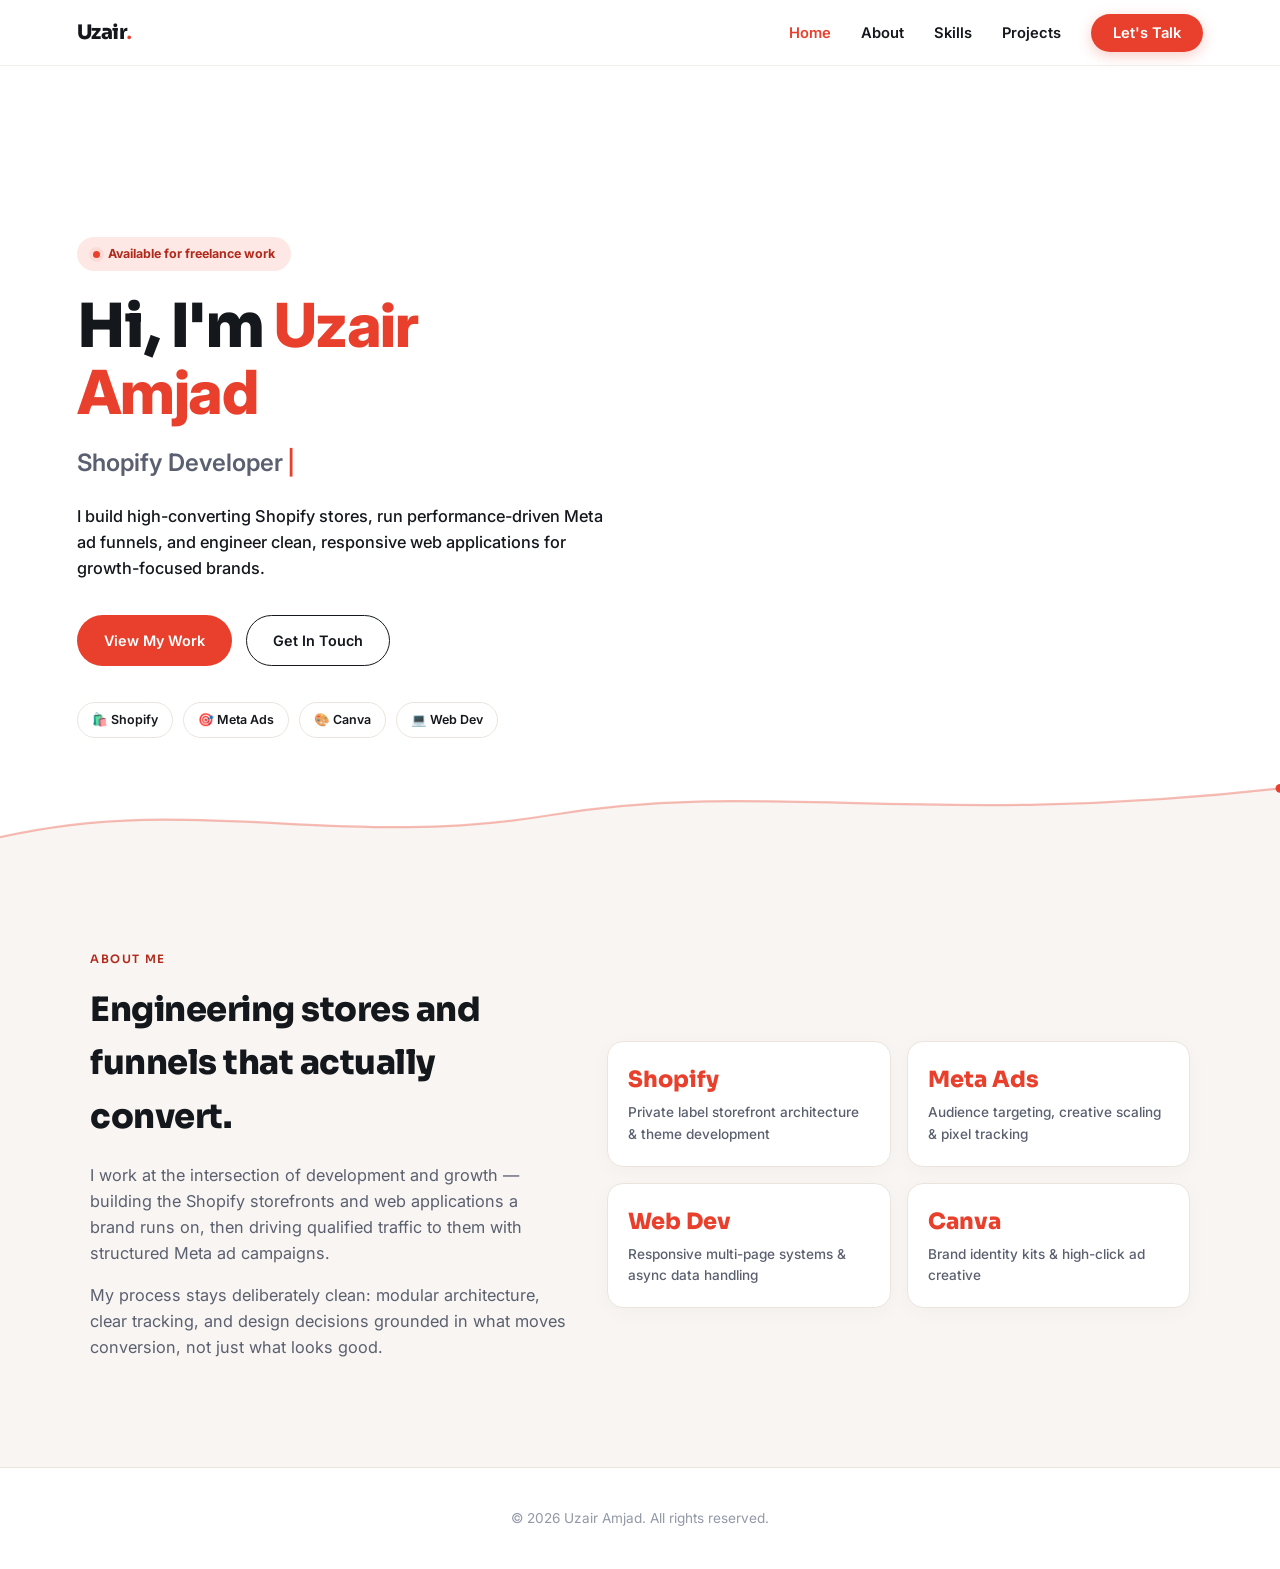
==== index.html @ 0e73b295 "First commit - Portfolio files" ====
<!DOCTYPE html>
<html lang="en">
<head>
<meta charset="UTF-8">
<meta name="viewport" content="width=device-width, initial-scale=1.0">
<title>Uzair Amjad | Shopify, Web & Growth</title>
<meta name="description" content="Uzair Amjad — Shopify development, paid acquisition strategy, and web engineering for growth-focused brands.">
<meta name="theme-color" content="#FFFFFF">
<link rel="icon" href="data:image/svg+xml,%3Csvg xmlns='http://www.w3.org/2000/svg' viewBox='0 0 32 32'%3E%3Crect width='32' height='32' rx='8' fill='%23E8402C'/%3E%3Ctext x='16' y='22' font-family='sans-serif' font-size='16' font-weight='800' fill='white' text-anchor='middle'%3EU%3C/text%3E%3C/svg%3E">
<link rel="preconnect" href="https://fonts.googleapis.com">
<link rel="preconnect" href="https://fonts.gstatic.com" crossorigin>
<link href="https://fonts.googleapis.com/css2?family=Sora:wght@600;700;800&family=Inter:wght@400;500;600;700&display=swap" rel="stylesheet">
<link rel="stylesheet" href="https://unpkg.com/aos@next/dist/aos.css">
<link rel="stylesheet" href="index.css">
</head>
<body>

<!-- Fixed Always-On-Top Header Navigation -->
<header class="navbar">
  <a href="index.html" class="logo">Uzair<span>.</span></a>
  <button class="menu-toggle" aria-label="Toggle navigation" aria-expanded="false" aria-controls="primary-nav" onclick="toggleMenu()">
    <span class="bar"></span><span class="bar"></span><span class="bar"></span>
  </button>
  <nav aria-label="Primary">
    <ul class="nav-links" id="primary-nav">
      <li class="menu-close-item"><button class="menu-close" aria-label="Close navigation" onclick="toggleMenu()">×</button></li>
      <li><a href="index.html" class="active-link">Home</a></li>
      <li><a href="index.html#about">About</a></li>
      <li><a href="skills.html">Skills</a></li>
      <li><a href="projects.html">Projects</a></li>
      <li><a href="contact.html" class="nav-cta">Let's Talk</a></li>
    </ul>
  </nav>
</header>

<main>
  <!-- Hero Section with Background Video & Text Overlay -->
  <section class="hero-reference-layout" id="home">
    
    <!-- Full Background Video Layer -->
    <div class="hero-video-wrapper">
      <video id="intro-video" class="hero-bg-video" src="intro.mp4" poster="profile.jpg" playsinline preload="auto" autoplay muted></video>
      <div class="video-overlay-gradient"></div>
    </div>

    <!-- Text Layer Overlaid on top of Video -->
    <div class="hero-overlay-content" data-aos="fade-up" data-aos-duration="800">
      <div class="eyebrow-badge"><span class="dot"></span> Available for freelance work</div>
      <h1>Hi, I'm <span class="accent-text">Uzair Amjad</span></h1>
      <div class="role-line"><span id="typewriter"></span><span class="cursor">|</span></div>
      <p class="hero-desc">I build high-converting Shopify stores, run performance-driven Meta ad funnels, and engineer clean, responsive web applications for growth-focused brands.</p>
      
      <div class="hero-buttons">
        <a href="projects.html" class="btn btn-primary">View My Work</a>
        <a href="contact.html" class="btn btn-outline">Get In Touch</a>
      </div>
      
      <div class="hero-chip-row">
        <span class="mini-chip">🛍️ Shopify</span>
        <span class="mini-chip">🎯 Meta Ads</span>
        <span class="mini-chip">🎨 Canva</span>
        <span class="mini-chip">💻 Web Dev</span>
      </div>
    </div>

    <!-- Bottom Decorative Divider -->
    <svg class="growth-divider" viewBox="0 0 1440 90" preserveAspectRatio="none" xmlns="http://www.w3.org/2000/svg" aria-hidden="true">
      <path d="M0,70 C 220,20 380,85 620,45 C 860,5 1040,60 1440,15 L1440,90 L0,90 Z" fill="#F8F5F2"></path>
      <path d="M0,70 C 220,20 380,85 620,45 C 860,5 1040,60 1440,15" fill="none" stroke="#E8402C" stroke-width="2.5" opacity="0.35"></path>
      <circle cx="1440" cy="15" r="5" fill="#E8402C"></circle>
    </svg>
  </section>

  <!-- About Section -->
  <section class="section bg-soft" id="about">
    <div class="about-grid">
      <div class="about-copy" data-aos="fade-right" data-aos-duration="800">
        <span class="eyebrow"> About Me</span>
        <h2 style="font-family: var(--font-display); font-size: clamp(1.6rem, 4vw, 2.1rem); font-weight: 800; margin: 12px 0 18px 0; letter-spacing: -0.5px;">Engineering stores and funnels that actually convert.</h2>
        <p>I work at the intersection of development and growth — building the Shopify storefronts and web applications a brand runs on, then driving qualified traffic to them with structured Meta ad campaigns.</p>
        <p>My process stays deliberately clean: modular architecture, clear tracking, and design decisions grounded in what moves conversion, not just what looks good.</p>
      </div>
      <div class="about-highlights" data-aos="fade-left" data-aos-duration="800">
        <div class="highlight-card">
          <div class="num">Shopify</div>
          <div class="label">Private label storefront architecture &amp; theme development</div>
        </div>
        <div class="highlight-card">
          <div class="num">Meta Ads</div>
          <div class="label">Audience targeting, creative scaling &amp; pixel tracking</div>
        </div>
        <div class="highlight-card">
          <div class="num">Web Dev</div>
          <div class="label">Responsive multi-page systems &amp; async data handling</div>
        </div>
        <div class="highlight-card">
          <div class="num">Canva</div>
          <div class="label">Brand identity kits &amp; high-click ad creative</div>
        </div>
      </div>
    </div>
  </section>
</main>

<footer class="footer">
  <p>© 2026 Uzair Amjad. All rights reserved.</p>
</footer>

<script src="https://unpkg.com/aos@next/dist/aos.js"></script>
<script src="script.js"></script>
</body>
</html>
---- index.css ----
:root {
  --bg: #FFFFFF;
  --bg-soft: #F8F5F2;
  --ink: #14171C;
  --ink-soft: #5B6070;
  --ink-faint: #9298A6;
  --accent: #E8402C;
  --accent-deep: #B22A1B;
  --accent-soft: rgba(232, 64, 44, 0.08);
  --gold: #F4A100;
  --border: #EAE4DD;
  --card: #FFFFFF;
  --shadow: 0 20px 45px rgba(20, 23, 28, 0.08);
  --font-display: 'Sora', sans-serif;
  --font-body: 'Inter', sans-serif;
  --z-header: 1000;
  --z-nav-backdrop: 900;
}

* {
  margin: 0;
  padding: 0;
  box-sizing: border-box;
  font-family: var(--font-body);
  scroll-behavior: smooth;
}

html { 
  overflow-x: hidden; 
  width: 100%; 
}

body {
  background: var(--bg);
  color: var(--ink);
  line-height: 1.6;
  overflow-x: hidden;
  width: 100%;
  position: relative;
  -webkit-font-smoothing: antialiased;
}

img, svg { max-width: 100%; display: block; }
a { color: inherit; }
ul { list-style: none; }

a:focus-visible, button:focus-visible, input:focus-visible, textarea:focus-visible {
  outline: 2px solid var(--accent);
  outline-offset: 3px;
  border-radius: 4px;
}

.eyebrow {
  font-family: var(--font-display);
  font-size: 0.72rem;
  font-weight: 600;
  letter-spacing: 1.6px;
  text-transform: uppercase;
  color: var(--accent-deep);
}

/* ---------- Fixed Navigation ---------- */
.navbar {
  position: fixed;
  top: 0;
  left: 0;
  width: 100%;
  z-index: var(--z-header);
  display: flex;
  justify-content: space-between;
  align-items: center;
  padding: 16px 6%;
  background: rgba(255, 255, 255, 0.85);
  backdrop-filter: blur(16px);
  -webkit-backdrop-filter: blur(16px);
  border-bottom: 1px solid rgba(234, 228, 221, 0.6);
  transition: all 0.3s ease;
}

.logo {
  font-family: var(--font-display);
  font-weight: 800;
  font-size: 1.25rem;
  text-decoration: none;
  color: var(--ink);
  letter-spacing: -0.5px;
}

.logo span { color: var(--accent); }

.nav-links {
  display: flex;
  align-items: center;
  gap: 30px;
}

.menu-close-item { display: none; }

.nav-links a {
  text-decoration: none;
  font-weight: 600;
  font-size: 0.92rem;
  color: var(--ink);
  transition: color 0.2s ease;
}

.nav-links a:hover, .nav-links a.active-link { color: var(--accent); }

.nav-cta {
  background: var(--accent);
  color: #fff !important;
  padding: 10px 22px;
  border-radius: 100px;
  font-weight: 600;
  font-size: 0.85rem;
  transition: all 0.2s ease;
  box-shadow: 0 4px 14px rgba(232, 64, 44, 0.25);
}

.nav-cta:hover { 
  background: var(--accent-deep); 
  transform: translateY(-2px); 
}

.menu-toggle, .menu-close { 
  display: none; 
  background: none; 
  border: none; 
  cursor: pointer; 
  padding: 8px; 
}

.menu-toggle .bar { 
  display: block; 
  width: 22px; 
  height: 2px; 
  margin: 5px auto; 
  background: var(--ink); 
  transition: all 0.3s ease; 
}

.menu-toggle[aria-expanded="true"] .bar:nth-child(1) { transform: translateY(7px) rotate(45deg); }
.menu-toggle[aria-expanded="true"] .bar:nth-child(2) { opacity: 0; }
.menu-toggle[aria-expanded="true"] .bar:nth-child(3) { transform: translateY(-7px) rotate(-45deg); }

.nav-backdrop {
  display: none;
  position: fixed;
  inset: 0;
  background: rgba(20, 23, 28, 0.35);
  backdrop-filter: blur(4px);
  -webkit-backdrop-filter: blur(4px);
  z-index: var(--z-nav-backdrop);
  opacity: 0;
  pointer-events: none;
  transition: opacity 0.3s ease;
}

.nav-backdrop.active { opacity: 1; pointer-events: auto; }

/* ---------- Hero Section (Desktop Default) ---------- */
.hero-reference-layout {
  position: relative;
  min-height: 95vh;
  padding-top: 120px;
  display: flex;
  align-items: center;
  overflow: hidden;
}

.hero-video-wrapper {
  position: absolute;
  inset: 0;
  width: 100%;
  height: 100%;
  z-index: 1;
}

.hero-bg-video {
  width: 100%;
  height: 100%;
  object-fit: cover;
  object-position: center 20%;
}

.video-overlay-gradient {
  position: absolute;
  inset: 0;
  background: linear-gradient(
    90deg, 
    rgba(255, 255, 255, 0.85) 0%, 
    rgba(255, 255, 255, 0.45) 45%, 
    rgba(255, 255, 255, 0.05) 100%
  );
  pointer-events: none;
}

.hero-overlay-content {
  position: relative;
  z-index: 2;
  padding: 40px 6%;
  max-width: 680px;
}

.hero-overlay-content .eyebrow-badge {
  display: inline-flex;
  align-items: center;
  gap: 8px;
  background: rgba(232, 64, 44, 0.12);
  color: var(--accent-deep);
  padding: 7px 16px;
  border-radius: 100px;
  font-size: 0.78rem;
  font-weight: 700;
  margin-bottom: 22px;
  backdrop-filter: blur(6px);
}

.eyebrow-badge .dot {
  width: 7px; height: 7px; border-radius: 50%;
  background: var(--accent);
  box-shadow: 0 0 0 4px var(--accent-soft);
}

.hero-overlay-content h1 {
  font-family: var(--font-display);
  font-size: clamp(2.4rem, 5.5vw, 3.8rem);
  font-weight: 800;
  line-height: 1.08;
  letter-spacing: -1.5px;
  margin-bottom: 18px;
  color: var(--ink);
}

.hero-overlay-content h1 .accent-text { color: var(--accent); }

.role-line {
  font-family: var(--font-display);
  font-size: clamp(1.1rem, 3vw, 1.5rem);
  font-weight: 600;
  color: var(--ink-soft);
  margin-bottom: 20px;
  min-height: 1.6em;
  display: flex;
  align-items: center;
  gap: 4px;
}

.role-line .cursor { color: var(--accent); animation: blink 1s step-start infinite; }
@keyframes blink { 50% { opacity: 0; } }

.hero-desc {
  color: var(--ink);
  font-size: 1.02rem;
  font-weight: 500;
  max-width: 540px;
  margin-bottom: 34px;
}

.hero-buttons { display: flex; gap: 14px; flex-wrap: wrap; margin-bottom: 36px; }

.btn {
  padding: 13px 26px;
  border-radius: 100px;
  text-decoration: none;
  font-weight: 600;
  font-size: 0.9rem;
  transition: all 0.2s cubic-bezier(0.16, 1, 0.3, 1);
  display: inline-flex;
  align-items: center;
  gap: 8px;
  border: 1px solid transparent;
}

.btn-primary { background: var(--accent); color: #fff; }
.btn-primary:hover { background: var(--accent-deep); transform: translateY(-2px); box-shadow: 0 14px 28px rgba(232, 64, 44, 0.25); }
.btn-outline { border-color: var(--ink); color: var(--ink); background: rgba(255, 255, 255, 0.85); backdrop-filter: blur(4px); }
.btn-outline:hover { background: var(--ink); color: #fff; transform: translateY(-2px); }

.hero-chip-row { display: flex; gap: 10px; flex-wrap: wrap; }

.mini-chip {
  display: inline-flex; align-items: center; gap: 6px;
  background: rgba(255, 255, 255, 0.85); border: 1px solid var(--border);
  padding: 7px 14px; border-radius: 100px;
  font-size: 0.78rem; font-weight: 600; color: var(--ink);
  backdrop-filter: blur(4px);
}

.growth-divider { 
  position: absolute;
  bottom: 0;
  left: 0;
  z-index: 3;
  display: block; 
  width: 100%; 
  height: auto; 
}

/* ---------- Shared Sections ---------- */
.section { padding: 90px 6%; }
.bg-soft { background: var(--bg-soft); }

/* ---------- About Section ---------- */
.about-grid {
  display: grid;
  grid-template-columns: 1fr;
  gap: 40px;
  max-width: 1100px;
  margin: 0 auto;
  align-items: center;
}

.about-copy p { color: var(--ink-soft); margin-bottom: 16px; font-size: 1.02rem; }

.about-highlights {
  display: grid;
  grid-template-columns: repeat(2, 1fr);
  gap: 16px;
  margin-top: 28px;
}

.highlight-card {
  background: var(--card);
  border: 1px solid var(--border);
  border-radius: 16px;
  padding: 20px;
  box-shadow: 0 4px 20px rgba(20, 23, 28, 0.03);
}

.highlight-card .num { font-family: var(--font-display); font-weight: 800; color: var(--accent); font-size: 1.4rem; }
.highlight-card .label { color: var(--ink-soft); font-size: 0.85rem; margin-top: 4px; font-weight: 500; }

/* ---------- Footer ---------- */
.footer {
  text-align: center;
  padding: 40px 20px;
  color: var(--ink-faint);
  font-size: 0.85rem;
  border-top: 1px solid var(--border);
  background: var(--bg);
}

/* ======================================================
   SUBPAGE BASE STYLES (Projects, Skills, Contact)
   ====================================================== */

.subpage-hero {
  padding-top: 130px;
  padding-bottom: 80px;
  min-height: calc(100vh - 120px);
}

.section-head {
  text-align: center;
  max-width: 680px;
  margin: 0 auto 50px auto;
}

.section-head h2 {
  font-family: var(--font-display);
  font-size: clamp(2rem, 5vw, 2.8rem);
  font-weight: 800;
  letter-spacing: -1px;
  margin: 8px 0 12px 0;
  color: var(--ink);
}

.section-head p {
  color: var(--ink-soft);
  font-size: 1.02rem;
}

/* Projects Grid */
.projects-grid {
  display: grid;
  grid-template-columns: repeat(auto-fit, minmax(280px, 1fr));
  gap: 24px;
  max-width: 1200px;
  margin: 0 auto;
}

.project-card {
  background: var(--card);
  border: 1px solid var(--border);
  border-radius: 20px;
  overflow: hidden;
  transition: transform 0.3s ease, box-shadow 0.3s ease;
  box-shadow: 0 10px 30px rgba(20, 23, 28, 0.04);
}

.project-card:hover {
  transform: translateY(-6px);
  box-shadow: var(--shadow);
  border-color: rgba(232, 64, 44, 0.3);
}

.project-thumb {
  height: 160px;
  display: flex;
  align-items: center;
  justify-content: center;
  font-size: 3rem;
  background: var(--bg-soft);
  border-bottom: 1px solid var(--border);
}

.thumb-1 { background: linear-gradient(135deg, #FFF0EE 0%, #F8F5F2 100%); }
.thumb-2 { background: linear-gradient(135deg, #FFF6E5 0%, #F8F5F2 100%); }
.thumb-3 { background: linear-gradient(135deg, #EBF3FF 0%, #F8F5F2 100%); }
.thumb-4 { background: linear-gradient(135deg, #F3E9FF 0%, #F8F5F2 100%); }

.project-body { padding: 24px; }

.tag-label {
  display: inline-block;
  font-family: var(--font-display);
  font-size: 0.72rem;
  font-weight: 700;
  text-transform: uppercase;
  letter-spacing: 1px;
  color: var(--accent);
  margin-bottom: 8px;
}

.project-body h3 {
  font-family: var(--font-display);
  font-size: 1.25rem;
  font-weight: 700;
  margin-bottom: 10px;
  color: var(--ink);
}

.project-body p {
  color: var(--ink-soft);
  font-size: 0.92rem;
  line-height: 1.55;
}

/* Skills Grid */
.skills-grid {
  display: grid;
  grid-template-columns: repeat(auto-fit, minmax(300px, 1fr));
  gap: 28px;
  max-width: 1100px;
  margin: 0 auto;
}

.skill-card {
  background: var(--card);
  border: 1px solid var(--border);
  border-radius: 20px;
  padding: 32px 28px;
  box-shadow: 0 10px 30px rgba(20, 23, 28, 0.03);
  transition: transform 0.3s ease, border-color 0.3s ease;
}

.skill-card:hover {
  transform: translateY(-4px);
  border-color: var(--accent);
}

.skill-icon {
  width: 52px;
  height: 52px;
  border-radius: 14px;
  display: flex;
  align-items: center;
  justify-content: center;
  font-size: 1.6rem;
  margin-bottom: 20px;
}

.skill-icon.ink { background: rgba(20, 23, 28, 0.06); }
.skill-icon.red { background: var(--accent-soft); }
.skill-icon.gold { background: rgba(244, 161, 0, 0.12); }

.skill-card h3 {
  font-family: var(--font-display);
  font-size: 1.3rem;
  font-weight: 700;
  margin-bottom: 10px;
  color: var(--ink);
}

.skill-card p {
  color: var(--ink-soft);
  font-size: 0.94rem;
  margin-bottom: 22px;
}

.tag-row {
  display: flex;
  flex-wrap: wrap;
  gap: 8px;
}

.tag {
  background: var(--bg-soft);
  border: 1px solid var(--border);
  padding: 6px 12px;
  border-radius: 100px;
  font-size: 0.78rem;
  font-weight: 600;
  color: var(--ink);
}

/* Contact Form */
.contact-section {
  display: flex;
  justify-content: center;
  align-items: center;
}

.contact-card {
  width: 100%;
  max-width: 620px;
  background: var(--card);
  border: 1px solid var(--border);
  border-radius: 24px;
  padding: 40px;
  box-shadow: var(--shadow);
}

.contact-card h2 {
  font-family: var(--font-display);
  font-size: 2rem;
  font-weight: 800;
  letter-spacing: -0.5px;
  margin-bottom: 8px;
  color: var(--ink);
}

.contact-card p {
  color: var(--ink-soft);
  font-size: 0.95rem;
  margin-bottom: 28px;
}

.contact-form {
  display: flex;
  flex-direction: column;
  gap: 20px;
}

.form-label {
  display: block;
  font-size: 0.82rem;
  font-weight: 600;
  color: var(--ink);
  margin-bottom: 6px;
}

.form-input {
  width: 100%;
  padding: 13px 16px;
  border-radius: 12px;
  border: 1px solid var(--border);
  background: var(--bg-soft);
  color: var(--ink);
  font-size: 0.95rem;
  transition: all 0.2s ease;
}

.form-input:focus {
  outline: none;
  border-color: var(--accent);
  background: #FFFFFF;
  box-shadow: 0 0 0 4px var(--accent-soft);
}

.form-select {
  appearance: none;
  background-image: url("data:image/svg+xml,%3Csvg xmlns='http://www.w3.org/2000/svg' width='16' height='16' viewBox='0 0 24 24' fill='none' stroke='%235B6070' stroke-width='2' stroke-linecap='round' stroke-linejoin='round'%3E%3Cpath d='m6 9 6 6 6-6'/%3E%3C/svg%3E");
  background-repeat: no-repeat;
  background-position: right 16px center;
}

.hidden-honeypot { display: none !important; }

.submit-btn {
  width: 100%;
  padding: 14px;
  border-radius: 100px;
  border: none;
  background: var(--accent);
  color: #FFFFFF;
  font-weight: 700;
  font-size: 0.95rem;
  cursor: pointer;
  transition: all 0.2s ease;
  box-shadow: 0 4px 14px rgba(232, 64, 44, 0.25);
  margin-top: 10px;
}

.submit-btn:hover {
  background: var(--accent-deep);
  transform: translateY(-2px);
}

/* ======================================================
   RESPONSIVE DESIGN (Desktop & Mobile Refinements)
   ====================================================== */

@media (min-width: 900px) {
  .about-grid { grid-template-columns: 0.9fr 1.1fr; }
}

@media (max-width: 768px) {
  /* Navigation Menu Mobile */
  .menu-toggle { display: block; }
  .menu-close-item { display: block; }
  
  .menu-close {
    display: block; 
    position: absolute; 
    top: 18px; 
    right: 5%;
    font-size: 1.8rem; 
    color: var(--ink);
    background: none; 
    border: none; 
    cursor: pointer;
  }

  .nav-links {
    position: fixed; 
    top: 0; 
    right: -100%;
    width: 82%; 
    max-width: 320px; 
    height: 100vh;
    background: #FFFFFF;
    border-left: 1px solid var(--border);
    padding: 80px 30px;
    flex-direction: column; 
    align-items: flex-start; 
    gap: 26px;
    transition: right 0.4s cubic-bezier(0.16, 1, 0.3, 1);
    z-index: var(--z-header);
    box-shadow: -10px 0 40px rgba(20,23,28,0.08);
  }

  .nav-links.active { right: 0; }
  .nav-backdrop { display: block; }

  /* Mobile Hero: Low-Opacity Gradient + Bottom Alignment */
  .hero-reference-layout { 
    min-height: 100vh; 
    padding-top: 80px;
    display: flex;
    align-items: flex-end; /* Pushes content down vertically */
    padding-bottom: 40px;
  }

  .video-overlay-gradient {
    /* Low top opacity keeps face fully visible, subtle bottom rise supports text */
    background: linear-gradient(
      180deg, 
      rgba(255, 255, 255, 0.15) 0%,   
      rgba(255, 255, 255, 0.65) 50%,  
      rgba(255, 255, 255, 0.95) 100%  
    );
  }

  .hero-overlay-content {
    padding: 10px 5%;
    margin-top: auto; /* Sit down vertically */
  }

  .hero-overlay-content h1 {
    font-size: clamp(1.9rem, 7vw, 2.4rem);
    letter-spacing: -0.8px;
    margin-bottom: 12px;
  }

  .hero-desc {
    font-size: 0.9rem;
    margin-bottom: 20px;
  }

  .hero-buttons {
    flex-direction: column;
    gap: 10px;
    width: 100%;
  }

  .btn {
    width: 100%;
    justify-content: center;
  }

  .section { padding: 50px 5%; }

  /* Subpages Mobile Headers */
  .subpage-hero {
    padding-top: 100px;
    padding-bottom: 50px;
  }

  .section-head {
    margin-bottom: 32px;
    text-align: left;
    padding: 0 4px;
  }

  .section-head h2 {
    font-size: 2.1rem;
    line-height: 1.15;
  }

  .section-head p { font-size: 0.95rem; }

  /* Grid Layouts for Mobile */
  .projects-grid, .skills-grid {
    grid-template-columns: 1fr;
    gap: 18px;
  }

  .about-highlights {
    grid-template-columns: 1fr;
    gap: 12px;
  }

  .project-card, .skill-card {
    border-radius: 16px;
    box-shadow: 0 4px 20px rgba(20, 23, 28, 0.05);
  }

  .project-thumb { height: 130px; font-size: 2.5rem; }
  .project-body { padding: 18px 20px; }

  .skill-card { padding: 22px 20px; }

  .skill-icon {
    width: 44px;
    height: 44px;
    font-size: 1.3rem;
    margin-bottom: 14px;
    border-radius: 12px;
  }

  /* Mobile Form Controls */
  .contact-card {
    padding: 26px 20px;
    border-radius: 18px;
    box-shadow: 0 6px 24px rgba(20, 23, 28, 0.06);
  }

  .contact-card h2 { font-size: 1.65rem; }

  .form-input {
    padding: 14px;
    font-size: 16px; /* Prevents auto-zoom in Safari iOS */
    border-radius: 10px;
  }

  .submit-btn {
    padding: 15px;
    font-size: 1rem;
    border-radius: 12px;
  }
}
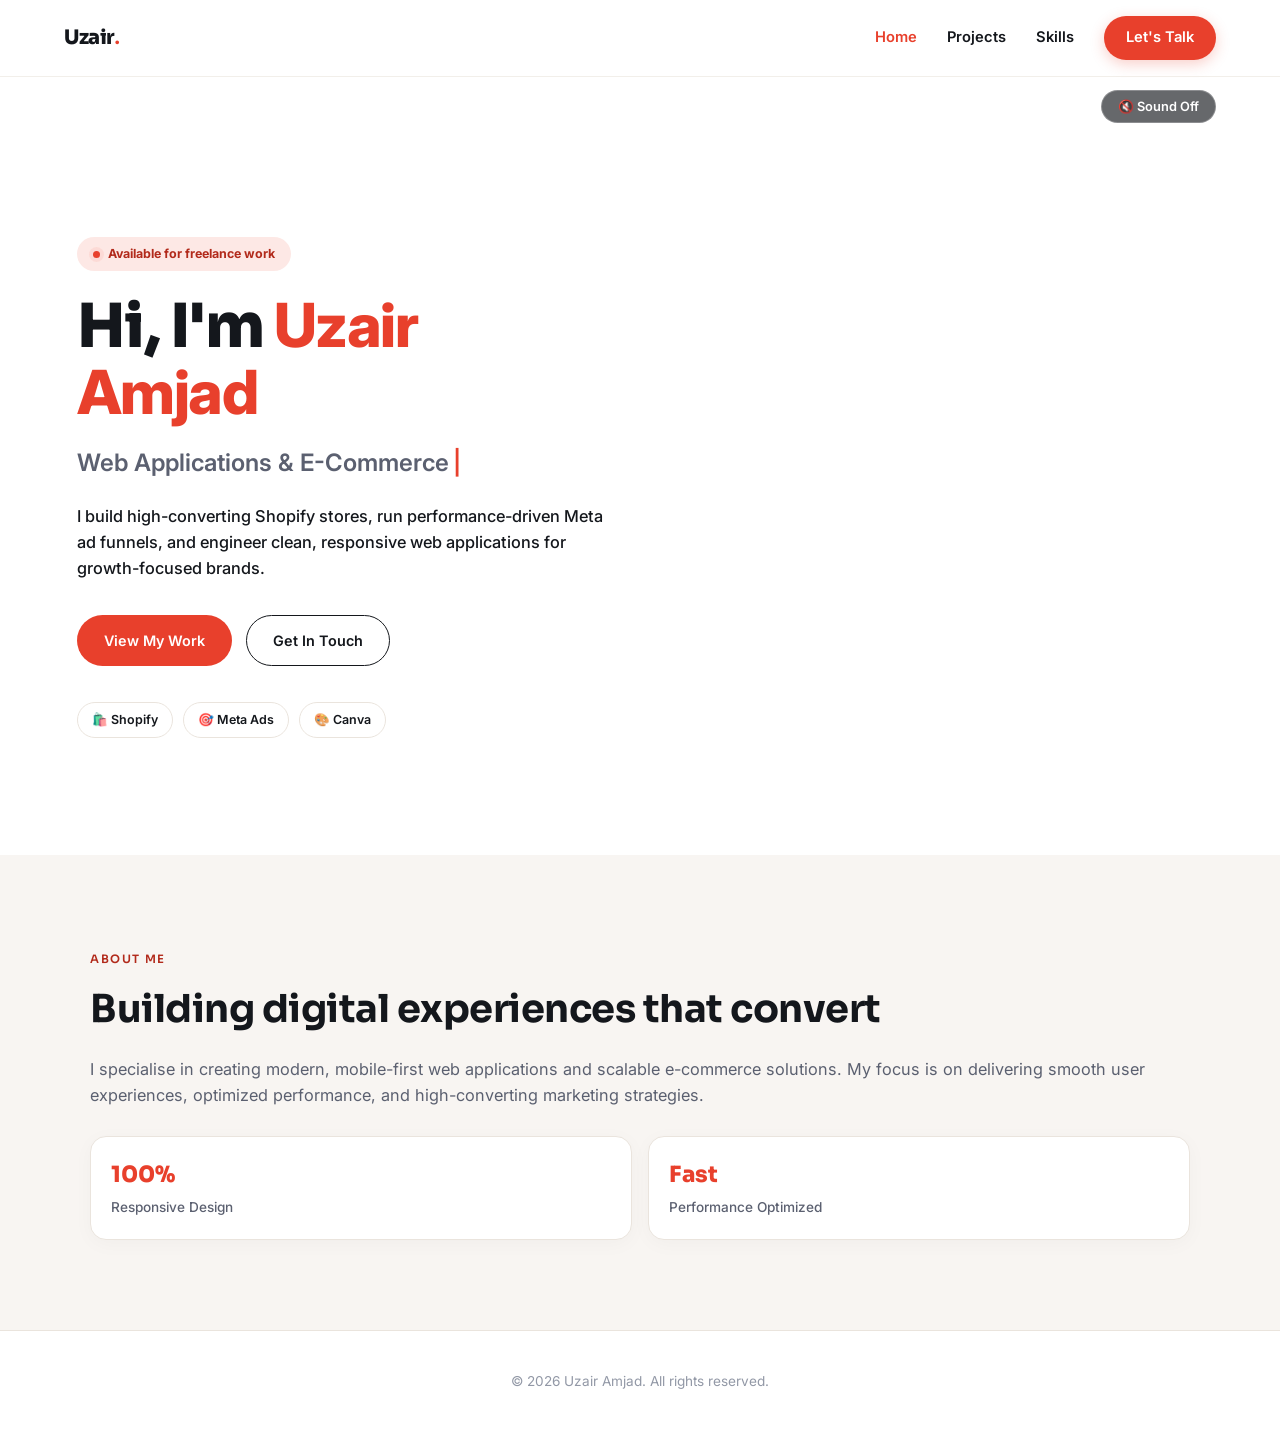
==== commit 25ec7015: "Enhance responsive layouts for projects, skills, and contact pages" ====
--- a/index.html
+++ b/index.html
@@ -1,112 +1,158 @@
 <!DOCTYPE html>
 <html lang="en">
 <head>
-<meta charset="UTF-8">
-<meta name="viewport" content="width=device-width, initial-scale=1.0">
-<title>Uzair Amjad | Shopify, Web & Growth</title>
-<meta name="description" content="Uzair Amjad — Shopify development, paid acquisition strategy, and web engineering for growth-focused brands.">
-<meta name="theme-color" content="#FFFFFF">
-<link rel="icon" href="data:image/svg+xml,%3Csvg xmlns='http://www.w3.org/2000/svg' viewBox='0 0 32 32'%3E%3Crect width='32' height='32' rx='8' fill='%23E8402C'/%3E%3Ctext x='16' y='22' font-family='sans-serif' font-size='16' font-weight='800' fill='white' text-anchor='middle'%3EU%3C/text%3E%3C/svg%3E">
-<link rel="preconnect" href="https://fonts.googleapis.com">
-<link rel="preconnect" href="https://fonts.gstatic.com" crossorigin>
-<link href="https://fonts.googleapis.com/css2?family=Sora:wght@600;700;800&family=Inter:wght@400;500;600;700&display=swap" rel="stylesheet">
-<link rel="stylesheet" href="https://unpkg.com/aos@next/dist/aos.css">
-<link rel="stylesheet" href="index.css">
+  <meta charset="UTF-8" />
+  <meta name="viewport" content="width=device-width, initial-scale=1.0" />
+  <title>Uzair Amjad | Portfolio</title>
+  <link rel="stylesheet" href="index.css" />
+  <!-- Sora & Inter Fonts -->
+  <link rel="preconnect" href="https://fonts.googleapis.com">
+  <link rel="preconnect" href="https://fonts.gstatic.com" crossorigin>
+  <link href="https://fonts.googleapis.com/css2?family=Inter:wght@400;500;600;700&family=Sora:wght@600;700;800&display=swap" rel="stylesheet">
 </head>
 <body>
 
-<!-- Fixed Always-On-Top Header Navigation -->
-<header class="navbar">
-  <a href="index.html" class="logo">Uzair<span>.</span></a>
-  <button class="menu-toggle" aria-label="Toggle navigation" aria-expanded="false" aria-controls="primary-nav" onclick="toggleMenu()">
-    <span class="bar"></span><span class="bar"></span><span class="bar"></span>
-  </button>
-  <nav aria-label="Primary">
-    <ul class="nav-links" id="primary-nav">
-      <li class="menu-close-item"><button class="menu-close" aria-label="Close navigation" onclick="toggleMenu()">×</button></li>
-      <li><a href="index.html" class="active-link">Home</a></li>
-      <li><a href="index.html#about">About</a></li>
-      <li><a href="skills.html">Skills</a></li>
-      <li><a href="projects.html">Projects</a></li>
-      <li><a href="contact.html" class="nav-cta">Let's Talk</a></li>
-    </ul>
-  </nav>
-</header>
+  <!-- Navigation Backdrop -->
+  <div class="nav-backdrop" id="navBackdrop"></div>
 
-<main>
-  <!-- Hero Section with Background Video & Text Overlay -->
-  <section class="hero-reference-layout" id="home">
-    
-    <!-- Full Background Video Layer -->
+  <!-- Header / Navbar -->
+  <header class="navbar">
+    <a href="index.html" class="logo">Uzair<span>.</span></a>
+
+    <button class="menu-toggle" id="menuToggle" aria-label="Toggle navigation" aria-expanded="false">
+      <span class="bar"></span>
+      <span class="bar"></span>
+      <span class="bar"></span>
+    </button>
+
+    <nav class="nav-links" id="navLinks">
+      <button class="menu-close" id="menuClose" aria-label="Close navigation">&times;</button>
+      <a href="index.html" class="active-link">Home</a>
+      <a href="projects.html">Projects</a>
+      <a href="skills.html">Skills</a>
+      <a href="contact.html" class="nav-cta">Let's Talk</a>
+    </nav>
+  </header>
+
+  <!-- Hero Section -->
+  <section class="hero-reference-layout">
     <div class="hero-video-wrapper">
-      <video id="intro-video" class="hero-bg-video" src="intro.mp4" poster="profile.jpg" playsinline preload="auto" autoplay muted></video>
+      <video 
+        id="heroVideo"
+        class="hero-bg-video" 
+        autoplay 
+        loop 
+        muted 
+        playsinline 
+        webkit-playsinline 
+        preload="auto"
+      >
+        <source src="intro.mp4" type="video/mp4" />
+      </video>
+      
+      <!-- Audio Control Button -->
+      <button id="soundToggle" class="sound-toggle-btn" aria-label="Toggle Sound">
+        🔇 Sound Off
+      </button>
+
       <div class="video-overlay-gradient"></div>
     </div>
 
-    <!-- Text Layer Overlaid on top of Video -->
-    <div class="hero-overlay-content" data-aos="fade-up" data-aos-duration="800">
-      <div class="eyebrow-badge"><span class="dot"></span> Available for freelance work</div>
+    <div class="hero-overlay-content">
+      <div class="eyebrow-badge">
+        <span class="dot"></span>
+        Available for freelance work
+      </div>
+      
       <h1>Hi, I'm <span class="accent-text">Uzair Amjad</span></h1>
-      <div class="role-line"><span id="typewriter"></span><span class="cursor">|</span></div>
-      <p class="hero-desc">I build high-converting Shopify stores, run performance-driven Meta ad funnels, and engineer clean, responsive web applications for growth-focused brands.</p>
       
+      <div class="role-line">
+        <span id="typedRole">Web Applications & E-Commerce</span>
+        <span class="cursor">|</span>
+      </div>
+
+      <p class="hero-desc">
+        I build high-converting Shopify stores, run performance-driven Meta ad funnels, and engineer clean, responsive web applications for growth-focused brands.
+      </p>
+
       <div class="hero-buttons">
         <a href="projects.html" class="btn btn-primary">View My Work</a>
         <a href="contact.html" class="btn btn-outline">Get In Touch</a>
       </div>
-      
+
       <div class="hero-chip-row">
         <span class="mini-chip">🛍️ Shopify</span>
         <span class="mini-chip">🎯 Meta Ads</span>
         <span class="mini-chip">🎨 Canva</span>
-        <span class="mini-chip">💻 Web Dev</span>
       </div>
     </div>
-
-    <!-- Bottom Decorative Divider -->
-    <svg class="growth-divider" viewBox="0 0 1440 90" preserveAspectRatio="none" xmlns="http://www.w3.org/2000/svg" aria-hidden="true">
-      <path d="M0,70 C 220,20 380,85 620,45 C 860,5 1040,60 1440,15 L1440,90 L0,90 Z" fill="#F8F5F2"></path>
-      <path d="M0,70 C 220,20 380,85 620,45 C 860,5 1040,60 1440,15" fill="none" stroke="#E8402C" stroke-width="2.5" opacity="0.35"></path>
-      <circle cx="1440" cy="15" r="5" fill="#E8402C"></circle>
-    </svg>
   </section>
 
-  <!-- About Section -->
-  <section class="section bg-soft" id="about">
+  <!-- About / Highlights Section -->
+  <section class="section bg-soft">
     <div class="about-grid">
-      <div class="about-copy" data-aos="fade-right" data-aos-duration="800">
-        <span class="eyebrow"> About Me</span>
-        <h2 style="font-family: var(--font-display); font-size: clamp(1.6rem, 4vw, 2.1rem); font-weight: 800; margin: 12px 0 18px 0; letter-spacing: -0.5px;">Engineering stores and funnels that actually convert.</h2>
-        <p>I work at the intersection of development and growth — building the Shopify storefronts and web applications a brand runs on, then driving qualified traffic to them with structured Meta ad campaigns.</p>
-        <p>My process stays deliberately clean: modular architecture, clear tracking, and design decisions grounded in what moves conversion, not just what looks good.</p>
-      </div>
-      <div class="about-highlights" data-aos="fade-left" data-aos-duration="800">
-        <div class="highlight-card">
-          <div class="num">Shopify</div>
-          <div class="label">Private label storefront architecture &amp; theme development</div>
-        </div>
-        <div class="highlight-card">
-          <div class="num">Meta Ads</div>
-          <div class="label">Audience targeting, creative scaling &amp; pixel tracking</div>
-        </div>
-        <div class="highlight-card">
-          <div class="num">Web Dev</div>
-          <div class="label">Responsive multi-page systems &amp; async data handling</div>
-        </div>
-        <div class="highlight-card">
-          <div class="num">Canva</div>
-          <div class="label">Brand identity kits &amp; high-click ad creative</div>
+      <div class="about-copy">
+        <span class="eyebrow">ABOUT ME</span>
+        <h2>Building digital experiences that convert</h2>
+        <p>
+          I specialise in creating modern, mobile-first web applications and scalable e-commerce solutions. My focus is on delivering smooth user experiences, optimized performance, and high-converting marketing strategies.
+        </p>
+        <div class="about-highlights">
+          <div class="highlight-card">
+            <div class="num">100%</div>
+            <div class="label">Responsive Design</div>
+          </div>
+          <div class="highlight-card">
+            <div class="num">Fast</div>
+            <div class="label">Performance Optimized</div>
+          </div>
         </div>
       </div>
     </div>
   </section>
-</main>
 
-<footer class="footer">
-  <p>© 2026 Uzair Amjad. All rights reserved.</p>
-</footer>
+  <!-- Footer -->
+  <footer class="footer">
+    <p>&copy; 2026 Uzair Amjad. All rights reserved.</p>
+  </footer>
 
-<script src="https://unpkg.com/aos@next/dist/aos.js"></script>
-<script src="script.js"></script>
+  <!-- Scripts -->
+  <script>
+    // Navigation Toggle Logic
+    const menuToggle = document.getElementById('menuToggle');
+    const menuClose = document.getElementById('menuClose');
+    const navLinks = document.getElementById('navLinks');
+    const navBackdrop = document.getElementById('navBackdrop');
+
+    function openMenu() {
+      navLinks.classList.add('active');
+      navBackdrop.classList.add('active');
+      menuToggle.setAttribute('aria-expanded', 'true');
+    }
+
+    function closeMenu() {
+      navLinks.classList.remove('active');
+      navBackdrop.classList.remove('active');
+      menuToggle.setAttribute('aria-expanded', 'false');
+    }
+
+    menuToggle.addEventListener('click', openMenu);
+    menuClose.addEventListener('click', closeMenu);
+    navBackdrop.addEventListener('click', closeMenu);
+
+    // Audio Unmute Toggle Logic
+    const heroVideo = document.getElementById('heroVideo');
+    const soundToggle = document.getElementById('soundToggle');
+
+    soundToggle.addEventListener('click', () => {
+      if (heroVideo.muted) {
+        heroVideo.muted = false;
+        soundToggle.innerHTML = "🔊 Sound On";
+      } else {
+        heroVideo.muted = true;
+        soundToggle.innerHTML = "🔇 Sound Off";
+      }
+    });
+  </script>
 </body>
 </html>
--- a/index.css
+++ b/index.css
@@ -44,7 +44,7 @@
 a { color: inherit; }
 ul { list-style: none; }
 
-a:focus-visible, button:focus-visible, input:focus-visible, textarea:focus-visible {
+a:focus-visible, button:focus-visible, input:focus-visible, textarea:focus-visible, select:focus-visible {
   outline: 2px solid var(--accent);
   outline-offset: 3px;
   border-radius: 4px;
@@ -69,12 +69,11 @@
   display: flex;
   justify-content: space-between;
   align-items: center;
-  padding: 16px 6%;
+  padding: 16px 5%;
   background: rgba(255, 255, 255, 0.85);
   backdrop-filter: blur(16px);
   -webkit-backdrop-filter: blur(16px);
   border-bottom: 1px solid rgba(234, 228, 221, 0.6);
-  transition: all 0.3s ease;
 }
 
 .logo {
@@ -93,8 +92,6 @@
   align-items: center;
   gap: 30px;
 }
-
-.menu-close-item { display: none; }
 
 .nav-links a {
   text-decoration: none;
@@ -122,12 +119,13 @@
   transform: translateY(-2px); 
 }
 
-.menu-toggle, .menu-close { 
+.menu-toggle { 
   display: none; 
   background: none; 
   border: none; 
   cursor: pointer; 
-  padding: 8px; 
+  padding: 8px;
+  margin-left: auto;
 }
 
 .menu-toggle .bar { 
@@ -139,9 +137,12 @@
   transition: all 0.3s ease; 
 }
 
-.menu-toggle[aria-expanded="true"] .bar:nth-child(1) { transform: translateY(7px) rotate(45deg); }
-.menu-toggle[aria-expanded="true"] .bar:nth-child(2) { opacity: 0; }
-.menu-toggle[aria-expanded="true"] .bar:nth-child(3) { transform: translateY(-7px) rotate(-45deg); }
+.menu-close {
+  display: none;
+  background: none;
+  border: none;
+  cursor: pointer;
+}
 
 .nav-backdrop {
   display: none;
@@ -158,7 +159,7 @@
 
 .nav-backdrop.active { opacity: 1; pointer-events: auto; }
 
-/* ---------- Hero Section (Desktop Default) ---------- */
+/* ---------- Hero Section (Index/Home) ---------- */
 .hero-reference-layout {
   position: relative;
   min-height: 95vh;
@@ -174,6 +175,8 @@
   width: 100%;
   height: 100%;
   z-index: 1;
+  pointer-events: none !important;
+  user-select: none;
 }
 
 .hero-bg-video {
@@ -181,6 +184,31 @@
   height: 100%;
   object-fit: cover;
   object-position: center 20%;
+  pointer-events: none !important;
+}
+
+.sound-toggle-btn {
+  position: absolute;
+  top: 90px;
+  right: 5%;
+  z-index: 10;
+  background: rgba(20, 23, 28, 0.65);
+  color: #ffffff;
+  border: 1px solid rgba(255, 255, 255, 0.25);
+  padding: 8px 16px;
+  border-radius: 100px;
+  font-size: 0.8rem;
+  font-weight: 600;
+  cursor: pointer;
+  backdrop-filter: blur(8px);
+  -webkit-backdrop-filter: blur(8px);
+  transition: all 0.2s ease;
+  pointer-events: auto !important;
+}
+
+.sound-toggle-btn:hover {
+  background: rgba(20, 23, 28, 0.85);
+  transform: scale(1.04);
 }
 
 .video-overlay-gradient {
@@ -287,21 +315,10 @@
   backdrop-filter: blur(4px);
 }
 
-.growth-divider { 
-  position: absolute;
-  bottom: 0;
-  left: 0;
-  z-index: 3;
-  display: block; 
-  width: 100%; 
-  height: auto; 
-}
-
-/* ---------- Shared Sections ---------- */
+/* ---------- Shared Sections & About ---------- */
 .section { padding: 90px 6%; }
 .bg-soft { background: var(--bg-soft); }
 
-/* ---------- About Section ---------- */
 .about-grid {
   display: grid;
   grid-template-columns: 1fr;
@@ -311,6 +328,13 @@
   align-items: center;
 }
 
+.about-copy h2 {
+  font-family: var(--font-display);
+  font-size: clamp(1.8rem, 4vw, 2.4rem);
+  margin: 8px 0 16px 0;
+  letter-spacing: -0.5px;
+}
+
 .about-copy p { color: var(--ink-soft); margin-bottom: 16px; font-size: 1.02rem; }
 
 .about-highlights {
@@ -331,24 +355,14 @@
 .highlight-card .num { font-family: var(--font-display); font-weight: 800; color: var(--accent); font-size: 1.4rem; }
 .highlight-card .label { color: var(--ink-soft); font-size: 0.85rem; margin-top: 4px; font-weight: 500; }
 
-/* ---------- Footer ---------- */
-.footer {
-  text-align: center;
-  padding: 40px 20px;
-  color: var(--ink-faint);
-  font-size: 0.85rem;
-  border-top: 1px solid var(--border);
-  background: var(--bg);
-}
-
 /* ======================================================
-   SUBPAGE BASE STYLES (Projects, Skills, Contact)
+   SUBPAGES: PROJECTS, SKILLS, CONTACT
    ====================================================== */
 
 .subpage-hero {
-  padding-top: 130px;
+  padding-top: 140px;
   padding-bottom: 80px;
-  min-height: calc(100vh - 120px);
+  min-height: calc(100vh - 80px);
 }
 
 .section-head {
@@ -371,11 +385,11 @@
   font-size: 1.02rem;
 }
 
-/* Projects Grid */
+/* --- Projects Page --- */
 .projects-grid {
   display: grid;
-  grid-template-columns: repeat(auto-fit, minmax(280px, 1fr));
-  gap: 24px;
+  grid-template-columns: repeat(auto-fit, minmax(300px, 1fr));
+  gap: 28px;
   max-width: 1200px;
   margin: 0 auto;
 }
@@ -385,8 +399,10 @@
   border: 1px solid var(--border);
   border-radius: 20px;
   overflow: hidden;
-  transition: transform 0.3s ease, box-shadow 0.3s ease;
+  transition: transform 0.3s cubic-bezier(0.16, 1, 0.3, 1), box-shadow 0.3s ease, border-color 0.3s ease;
   box-shadow: 0 10px 30px rgba(20, 23, 28, 0.04);
+  display: flex;
+  flex-direction: column;
 }
 
 .project-card:hover {
@@ -396,11 +412,11 @@
 }
 
 .project-thumb {
-  height: 160px;
+  height: 180px;
   display: flex;
   align-items: center;
   justify-content: center;
-  font-size: 3rem;
+  font-size: 3.5rem;
   background: var(--bg-soft);
   border-bottom: 1px solid var(--border);
 }
@@ -410,7 +426,12 @@
 .thumb-3 { background: linear-gradient(135deg, #EBF3FF 0%, #F8F5F2 100%); }
 .thumb-4 { background: linear-gradient(135deg, #F3E9FF 0%, #F8F5F2 100%); }
 
-.project-body { padding: 24px; }
+.project-body { 
+  padding: 26px; 
+  display: flex;
+  flex-direction: column;
+  flex-grow: 1;
+}
 
 .tag-label {
   display: inline-block;
@@ -425,7 +446,7 @@
 
 .project-body h3 {
   font-family: var(--font-display);
-  font-size: 1.25rem;
+  font-size: 1.3rem;
   font-weight: 700;
   margin-bottom: 10px;
   color: var(--ink);
@@ -433,11 +454,34 @@
 
 .project-body p {
   color: var(--ink-soft);
-  font-size: 0.92rem;
-  line-height: 1.55;
-}
-
-/* Skills Grid */
+  font-size: 0.94rem;
+  line-height: 1.6;
+  margin-bottom: 20px;
+}
+
+.project-footer {
+  margin-top: auto;
+  display: flex;
+  align-items: center;
+  justify-content: space-between;
+  padding-top: 16px;
+  border-top: 1px solid var(--border);
+}
+
+.project-link {
+  font-size: 0.88rem;
+  font-weight: 700;
+  color: var(--accent);
+  text-decoration: none;
+  display: inline-flex;
+  align-items: center;
+  gap: 4px;
+  transition: gap 0.2s ease;
+}
+
+.project-link:hover { gap: 8px; }
+
+/* --- Skills Page --- */
 .skills-grid {
   display: grid;
   grid-template-columns: repeat(auto-fit, minmax(300px, 1fr));
@@ -498,23 +542,24 @@
 .tag {
   background: var(--bg-soft);
   border: 1px solid var(--border);
-  padding: 6px 12px;
+  padding: 6px 14px;
   border-radius: 100px;
   font-size: 0.78rem;
   font-weight: 600;
   color: var(--ink);
 }
 
-/* Contact Form */
-.contact-section {
+/* --- Contact Page --- */
+.contact-container {
   display: flex;
   justify-content: center;
   align-items: center;
+  max-width: 680px;
+  margin: 0 auto;
 }
 
 .contact-card {
   width: 100%;
-  max-width: 620px;
   background: var(--card);
   border: 1px solid var(--border);
   border-radius: 24px;
@@ -543,17 +588,21 @@
   gap: 20px;
 }
 
+.form-group {
+  display: flex;
+  flex-direction: column;
+  gap: 6px;
+}
+
 .form-label {
-  display: block;
-  font-size: 0.82rem;
+  font-size: 0.85rem;
   font-weight: 600;
   color: var(--ink);
-  margin-bottom: 6px;
 }
 
 .form-input {
   width: 100%;
-  padding: 13px 16px;
+  padding: 14px 16px;
   border-radius: 12px;
   border: 1px solid var(--border);
   background: var(--bg-soft);
@@ -569,6 +618,11 @@
   box-shadow: 0 0 0 4px var(--accent-soft);
 }
 
+textarea.form-input {
+  resize: vertical;
+  min-height: 120px;
+}
+
 .form-select {
   appearance: none;
   background-image: url("data:image/svg+xml,%3Csvg xmlns='http://www.w3.org/2000/svg' width='16' height='16' viewBox='0 0 24 24' fill='none' stroke='%235B6070' stroke-width='2' stroke-linecap='round' stroke-linejoin='round'%3E%3Cpath d='m6 9 6 6 6-6'/%3E%3C/svg%3E");
@@ -576,11 +630,9 @@
   background-position: right 16px center;
 }
 
-.hidden-honeypot { display: none !important; }
-
 .submit-btn {
   width: 100%;
-  padding: 14px;
+  padding: 15px;
   border-radius: 100px;
   border: none;
   background: var(--accent);
@@ -596,20 +648,26 @@
 .submit-btn:hover {
   background: var(--accent-deep);
   transform: translateY(-2px);
+  box-shadow: 0 8px 20px rgba(232, 64, 44, 0.35);
+}
+
+/* ---------- Footer ---------- */
+.footer {
+  text-align: center;
+  padding: 40px 20px;
+  color: var(--ink-faint);
+  font-size: 0.85rem;
+  border-top: 1px solid var(--border);
+  background: var(--bg);
 }
 
 /* ======================================================
-   RESPONSIVE DESIGN (Desktop & Mobile Refinements)
+   MOBILE REFINEMENTS (< 768px)
    ====================================================== */
 
-@media (min-width: 900px) {
-  .about-grid { grid-template-columns: 0.9fr 1.1fr; }
-}
-
 @media (max-width: 768px) {
-  /* Navigation Menu Mobile */
+  /* Navigation */
   .menu-toggle { display: block; }
-  .menu-close-item { display: block; }
   
   .menu-close {
     display: block; 
@@ -618,9 +676,6 @@
     right: 5%;
     font-size: 1.8rem; 
     color: var(--ink);
-    background: none; 
-    border: none; 
-    cursor: pointer;
   }
 
   .nav-links {
@@ -644,17 +699,23 @@
   .nav-links.active { right: 0; }
   .nav-backdrop { display: block; }
 
-  /* Mobile Hero: Low-Opacity Gradient + Bottom Alignment */
+  /* Hero Section */
   .hero-reference-layout { 
     min-height: 100vh; 
     padding-top: 80px;
     display: flex;
-    align-items: flex-end; /* Pushes content down vertically */
+    align-items: flex-end;
     padding-bottom: 40px;
   }
 
+  .sound-toggle-btn {
+    top: 75px;
+    right: 5%;
+    padding: 6px 12px;
+    font-size: 0.75rem;
+  }
+
   .video-overlay-gradient {
-    /* Low top opacity keeps face fully visible, subtle bottom rise supports text */
     background: linear-gradient(
       180deg, 
       rgba(255, 255, 255, 0.15) 0%,   
@@ -665,7 +726,7 @@
 
   .hero-overlay-content {
     padding: 10px 5%;
-    margin-top: auto; /* Sit down vertically */
+    margin-top: auto;
   }
 
   .hero-overlay-content h1 {
@@ -690,11 +751,9 @@
     justify-content: center;
   }
 
-  .section { padding: 50px 5%; }
-
-  /* Subpages Mobile Headers */
+  /* Subpages Mobile Spacing */
   .subpage-hero {
-    padding-top: 100px;
+    padding-top: 110px;
     padding-bottom: 50px;
   }
 
@@ -714,44 +773,29 @@
   /* Grid Layouts for Mobile */
   .projects-grid, .skills-grid {
     grid-template-columns: 1fr;
-    gap: 18px;
-  }
-
-  .about-highlights {
-    grid-template-columns: 1fr;
-    gap: 12px;
+    gap: 20px;
   }
 
   .project-card, .skill-card {
     border-radius: 16px;
-    box-shadow: 0 4px 20px rgba(20, 23, 28, 0.05);
-  }
-
-  .project-thumb { height: 130px; font-size: 2.5rem; }
-  .project-body { padding: 18px 20px; }
-
-  .skill-card { padding: 22px 20px; }
-
-  .skill-icon {
-    width: 44px;
-    height: 44px;
-    font-size: 1.3rem;
-    margin-bottom: 14px;
-    border-radius: 12px;
-  }
-
-  /* Mobile Form Controls */
+  }
+
+  .project-thumb { height: 140px; font-size: 2.8rem; }
+  .project-body { padding: 20px; }
+
+  .skill-card { padding: 24px 20px; }
+
+  /* Mobile Contact Form Adjustments */
   .contact-card {
     padding: 26px 20px;
     border-radius: 18px;
-    box-shadow: 0 6px 24px rgba(20, 23, 28, 0.06);
   }
 
   .contact-card h2 { font-size: 1.65rem; }
 
   .form-input {
     padding: 14px;
-    font-size: 16px; /* Prevents auto-zoom in Safari iOS */
+    font-size: 16px; /* Prevents auto-zoom on iOS Safari */
     border-radius: 10px;
   }
 
@@ -760,4 +804,6 @@
     font-size: 1rem;
     border-radius: 12px;
   }
+
+  .section { padding: 50px 5%; }
 }
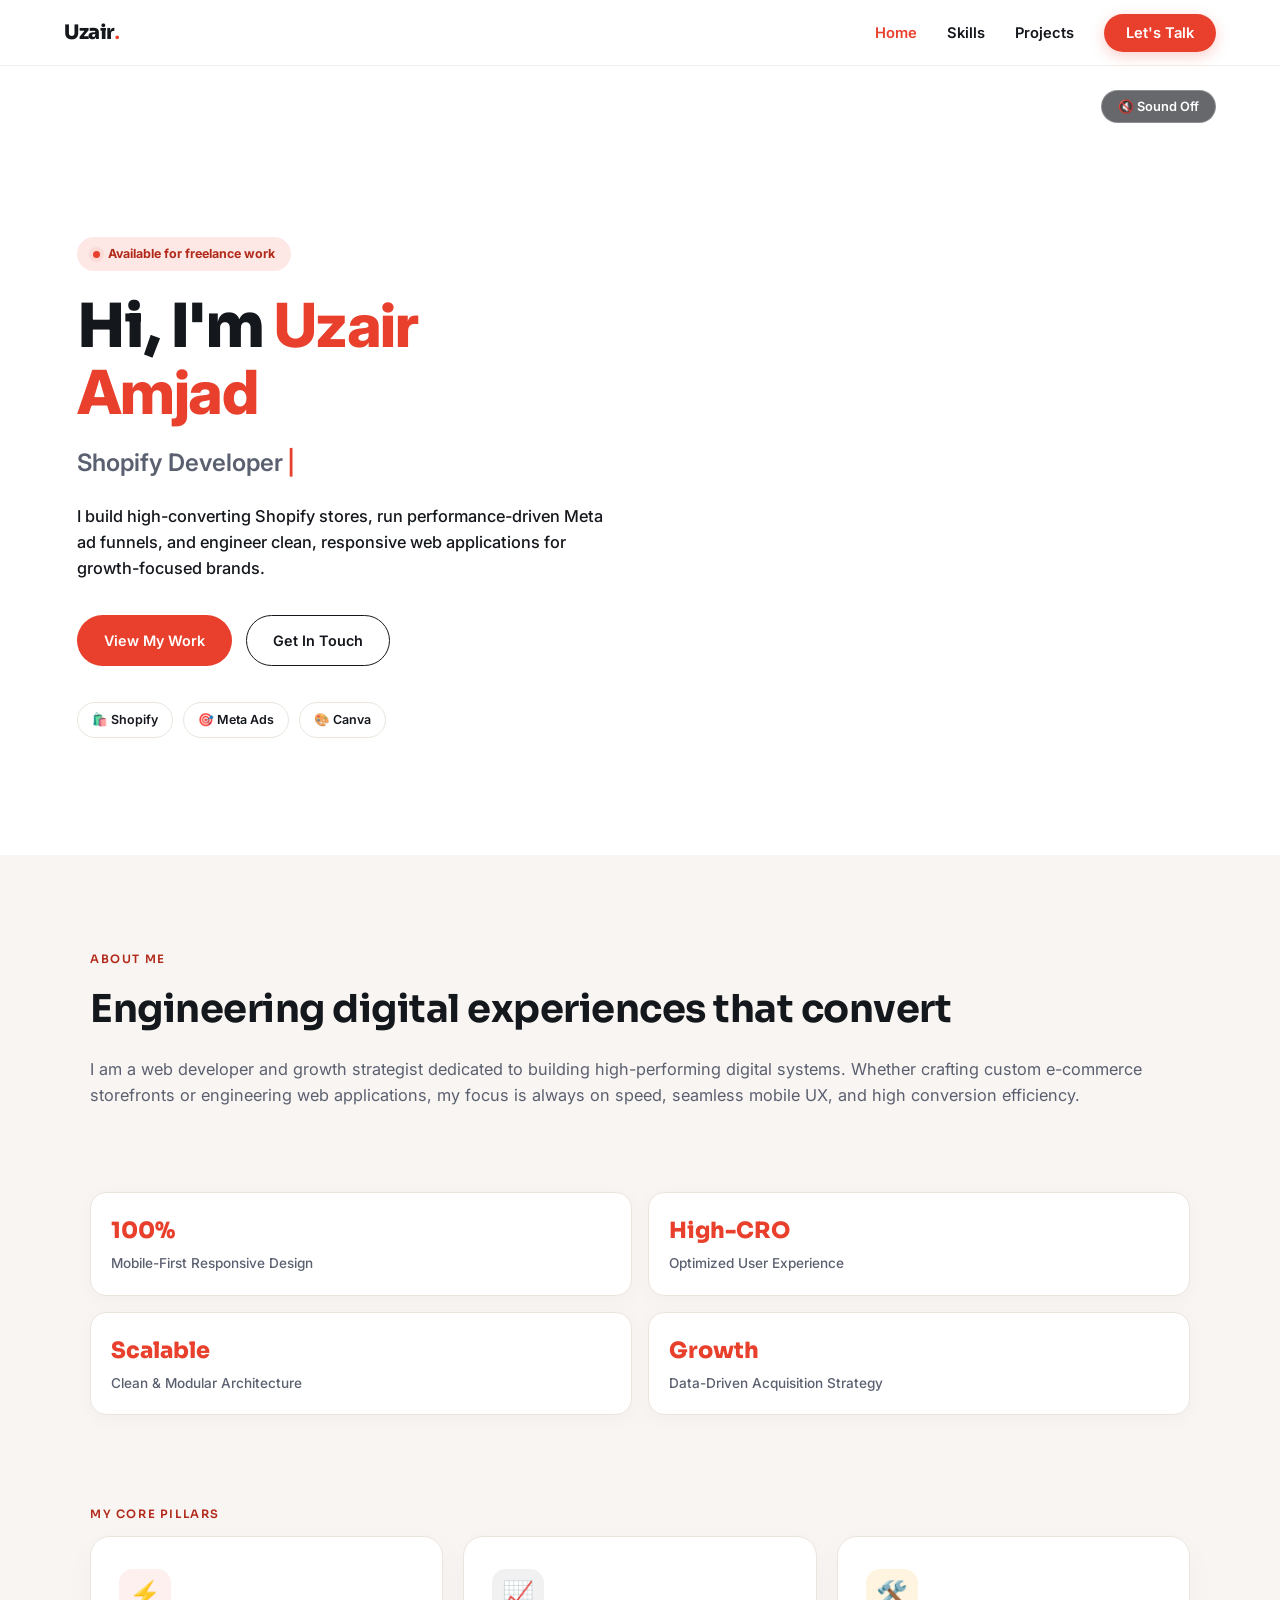
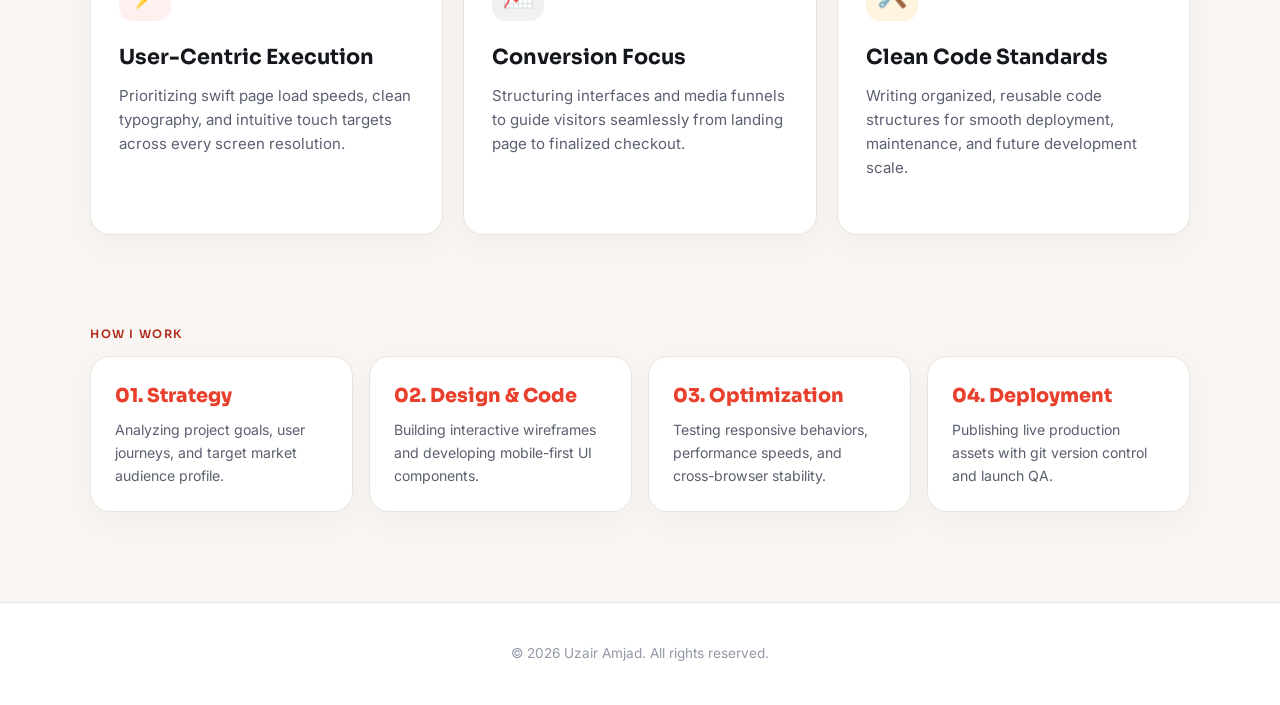
==== commit 47ef2177: "Update home page layout with dynamic typewriter text and expanded about section" ====
--- a/index.html
+++ b/index.html
@@ -4,7 +4,9 @@
   <meta charset="UTF-8" />
   <meta name="viewport" content="width=device-width, initial-scale=1.0" />
   <title>Uzair Amjad | Portfolio</title>
+  <link rel="icon" type="image/png" href="favicon.png" />
   <link rel="stylesheet" href="index.css" />
+  <link rel="stylesheet" href="https://unpkg.com/aos@next/dist/aos.css" />
   <!-- Sora & Inter Fonts -->
   <link rel="preconnect" href="https://fonts.googleapis.com">
   <link rel="preconnect" href="https://fonts.gstatic.com" crossorigin>
@@ -19,18 +21,20 @@
   <header class="navbar">
     <a href="index.html" class="logo">Uzair<span>.</span></a>
 
-    <button class="menu-toggle" id="menuToggle" aria-label="Toggle navigation" aria-expanded="false">
+    <button class="menu-toggle" id="menuToggle" aria-label="Toggle navigation" aria-expanded="false" onclick="toggleMenu()">
       <span class="bar"></span>
       <span class="bar"></span>
       <span class="bar"></span>
     </button>
 
-    <nav class="nav-links" id="navLinks">
-      <button class="menu-close" id="menuClose" aria-label="Close navigation">&times;</button>
-      <a href="index.html" class="active-link">Home</a>
-      <a href="projects.html">Projects</a>
-      <a href="skills.html">Skills</a>
-      <a href="contact.html" class="nav-cta">Let's Talk</a>
+    <nav aria-label="Primary">
+      <ul class="nav-links" id="navLinks">
+        <li class="menu-close-item"><button class="menu-close" id="menuClose" aria-label="Close navigation" onclick="toggleMenu()">&times;</button></li>
+        <li><a href="index.html" class="active-link">Home</a></li>
+        <li><a href="skills.html">Skills</a></li>
+        <li><a href="projects.html">Projects</a></li>
+        <li><a href="contact.html" class="nav-cta">Let's Talk</a></li>
+      </ul>
     </nav>
   </header>
 
@@ -38,7 +42,7 @@
   <section class="hero-reference-layout">
     <div class="hero-video-wrapper">
       <video 
-        id="heroVideo"
+        id="intro-video"
         class="hero-bg-video" 
         autoplay 
         loop 
@@ -59,28 +63,29 @@
     </div>
 
     <div class="hero-overlay-content">
-      <div class="eyebrow-badge">
+      <div class="eyebrow-badge" data-aos="fade-down" data-aos-duration="600">
         <span class="dot"></span>
         Available for freelance work
       </div>
       
-      <h1>Hi, I'm <span class="accent-text">Uzair Amjad</span></h1>
-      
-      <div class="role-line">
-        <span id="typedRole">Web Applications & E-Commerce</span>
+      <h1 data-aos="fade-up" data-aos-duration="700">Hi, I'm <span class="accent-text">Uzair Amjad</span></h1>
+      
+      <!-- Animated Dynamic Role Line -->
+      <div class="role-line" data-aos="fade-up" data-aos-delay="100">
+        <span id="typewriter">Web Applications & E-Commerce</span>
         <span class="cursor">|</span>
       </div>
 
-      <p class="hero-desc">
+      <p class="hero-desc" data-aos="fade-up" data-aos-delay="200">
         I build high-converting Shopify stores, run performance-driven Meta ad funnels, and engineer clean, responsive web applications for growth-focused brands.
       </p>
 
-      <div class="hero-buttons">
+      <div class="hero-buttons" data-aos="fade-up" data-aos-delay="300">
         <a href="projects.html" class="btn btn-primary">View My Work</a>
         <a href="contact.html" class="btn btn-outline">Get In Touch</a>
       </div>
 
-      <div class="hero-chip-row">
+      <div class="hero-chip-row" data-aos="fade-up" data-aos-delay="400">
         <span class="mini-chip">🛍️ Shopify</span>
         <span class="mini-chip">🎯 Meta Ads</span>
         <span class="mini-chip">🎨 Canva</span>
@@ -88,26 +93,93 @@
     </div>
   </section>
 
-  <!-- About / Highlights Section -->
+  <!-- Expanded Scrollable About Me Section -->
   <section class="section bg-soft">
-    <div class="about-grid">
+    <div class="about-grid" data-aos="fade-up">
+      
+      <!-- Bio Header -->
       <div class="about-copy">
         <span class="eyebrow">ABOUT ME</span>
-        <h2>Building digital experiences that convert</h2>
+        <h2>Engineering digital experiences that convert</h2>
         <p>
-          I specialise in creating modern, mobile-first web applications and scalable e-commerce solutions. My focus is on delivering smooth user experiences, optimized performance, and high-converting marketing strategies.
+          I am a web developer and growth strategist dedicated to building high-performing digital systems. Whether crafting custom e-commerce storefronts or engineering web applications, my focus is always on speed, seamless mobile UX, and high conversion efficiency.
         </p>
-        <div class="about-highlights">
-          <div class="highlight-card">
-            <div class="num">100%</div>
-            <div class="label">Responsive Design</div>
-          </div>
-          <div class="highlight-card">
-            <div class="num">Fast</div>
-            <div class="label">Performance Optimized</div>
-          </div>
-        </div>
-      </div>
+      </div>
+
+      <!-- Quick Metrics Bar -->
+      <div class="about-highlights">
+        <div class="highlight-card" data-aos="zoom-in" data-aos-delay="100">
+          <div class="num">100%</div>
+          <div class="label">Mobile-First Responsive Design</div>
+        </div>
+        <div class="highlight-card" data-aos="zoom-in" data-aos-delay="200">
+          <div class="num">High-CRO</div>
+          <div class="label">Optimized User Experience</div>
+        </div>
+        <div class="highlight-card" data-aos="zoom-in" data-aos-delay="300">
+          <div class="num">Scalable</div>
+          <div class="label">Clean & Modular Architecture</div>
+        </div>
+        <div class="highlight-card" data-aos="zoom-in" data-aos-delay="400">
+          <div class="num">Growth</div>
+          <div class="label">Data-Driven Acquisition Strategy</div>
+        </div>
+      </div>
+
+      <!-- Core Pillars -->
+      <div style="margin-top: 50px;">
+        <span class="eyebrow" style="display: block; margin-bottom: 12px;">MY CORE PILLARS</span>
+        <div class="skills-grid" style="grid-template-columns: repeat(auto-fit, minmax(260px, 1fr)); gap: 20px;">
+          
+          <div class="skill-card" data-aos="fade-up" data-aos-delay="100">
+            <div class="skill-icon red">⚡</div>
+            <h3>User-Centric Execution</h3>
+            <p>Prioritizing swift page load speeds, clean typography, and intuitive touch targets across every screen resolution.</p>
+          </div>
+
+          <div class="skill-card" data-aos="fade-up" data-aos-delay="200">
+            <div class="skill-icon ink">📈</div>
+            <h3>Conversion Focus</h3>
+            <p>Structuring interfaces and media funnels to guide visitors seamlessly from landing page to finalized checkout.</p>
+          </div>
+
+          <div class="skill-card" data-aos="fade-up" data-aos-delay="300">
+            <div class="skill-icon gold">🛠️</div>
+            <h3>Clean Code Standards</h3>
+            <p>Writing organized, reusable code structures for smooth deployment, maintenance, and future development scale.</p>
+          </div>
+
+        </div>
+      </div>
+
+      <!-- My Workflow / Process -->
+      <div style="margin-top: 50px;">
+        <span class="eyebrow" style="display: block; margin-bottom: 12px;">HOW I WORK</span>
+        <div class="skills-grid" style="grid-template-columns: repeat(auto-fit, minmax(220px, 1fr)); gap: 16px;">
+          
+          <div class="skill-card" style="padding: 24px;" data-aos="fade-up" data-aos-delay="100">
+            <span style="font-family: var(--font-display); font-weight: 800; color: var(--accent); font-size: 1.2rem;">01. Strategy</span>
+            <p style="margin-top: 8px; font-size: 0.88rem; margin-bottom: 0;">Analyzing project goals, user journeys, and target market audience profile.</p>
+          </div>
+
+          <div class="skill-card" style="padding: 24px;" data-aos="fade-up" data-aos-delay="200">
+            <span style="font-family: var(--font-display); font-weight: 800; color: var(--accent); font-size: 1.2rem;">02. Design & Code</span>
+            <p style="margin-top: 8px; font-size: 0.88rem; margin-bottom: 0;">Building interactive wireframes and developing mobile-first UI components.</p>
+          </div>
+
+          <div class="skill-card" style="padding: 24px;" data-aos="fade-up" data-aos-delay="300">
+            <span style="font-family: var(--font-display); font-weight: 800; color: var(--accent); font-size: 1.2rem;">03. Optimization</span>
+            <p style="margin-top: 8px; font-size: 0.88rem; margin-bottom: 0;">Testing responsive behaviors, performance speeds, and cross-browser stability.</p>
+          </div>
+
+          <div class="skill-card" style="padding: 24px;" data-aos="fade-up" data-aos-delay="400">
+            <span style="font-family: var(--font-display); font-weight: 800; color: var(--accent); font-size: 1.2rem;">04. Deployment</span>
+            <p style="margin-top: 8px; font-size: 0.88rem; margin-bottom: 0;">Publishing live production assets with git version control and launch QA.</p>
+          </div>
+
+        </div>
+      </div>
+
     </div>
   </section>
 
@@ -117,42 +189,24 @@
   </footer>
 
   <!-- Scripts -->
+  <script src="https://unpkg.com/aos@next/dist/aos.js"></script>
+  <script src="script.js"></script>
   <script>
-    // Navigation Toggle Logic
-    const menuToggle = document.getElementById('menuToggle');
-    const menuClose = document.getElementById('menuClose');
-    const navLinks = document.getElementById('navLinks');
-    const navBackdrop = document.getElementById('navBackdrop');
-
-    function openMenu() {
-      navLinks.classList.add('active');
-      navBackdrop.classList.add('active');
-      menuToggle.setAttribute('aria-expanded', 'true');
+    // Audio Unmute Toggle Logic
+    const introVideo = document.getElementById('intro-video');
+    const soundToggle = document.getElementById('soundToggle');
+
+    if (soundToggle && introVideo) {
+      soundToggle.addEventListener('click', () => {
+        if (introVideo.muted) {
+          introVideo.muted = false;
+          soundToggle.innerHTML = "🔊 Sound On";
+        } else {
+          introVideo.muted = true;
+          soundToggle.innerHTML = "🔇 Sound Off";
+        }
+      });
     }
-
-    function closeMenu() {
-      navLinks.classList.remove('active');
-      navBackdrop.classList.remove('active');
-      menuToggle.setAttribute('aria-expanded', 'false');
-    }
-
-    menuToggle.addEventListener('click', openMenu);
-    menuClose.addEventListener('click', closeMenu);
-    navBackdrop.addEventListener('click', closeMenu);
-
-    // Audio Unmute Toggle Logic
-    const heroVideo = document.getElementById('heroVideo');
-    const soundToggle = document.getElementById('soundToggle');
-
-    soundToggle.addEventListener('click', () => {
-      if (heroVideo.muted) {
-        heroVideo.muted = false;
-        soundToggle.innerHTML = "🔊 Sound On";
-      } else {
-        heroVideo.muted = true;
-        soundToggle.innerHTML = "🔇 Sound Off";
-      }
-    });
   </script>
 </body>
 </html>
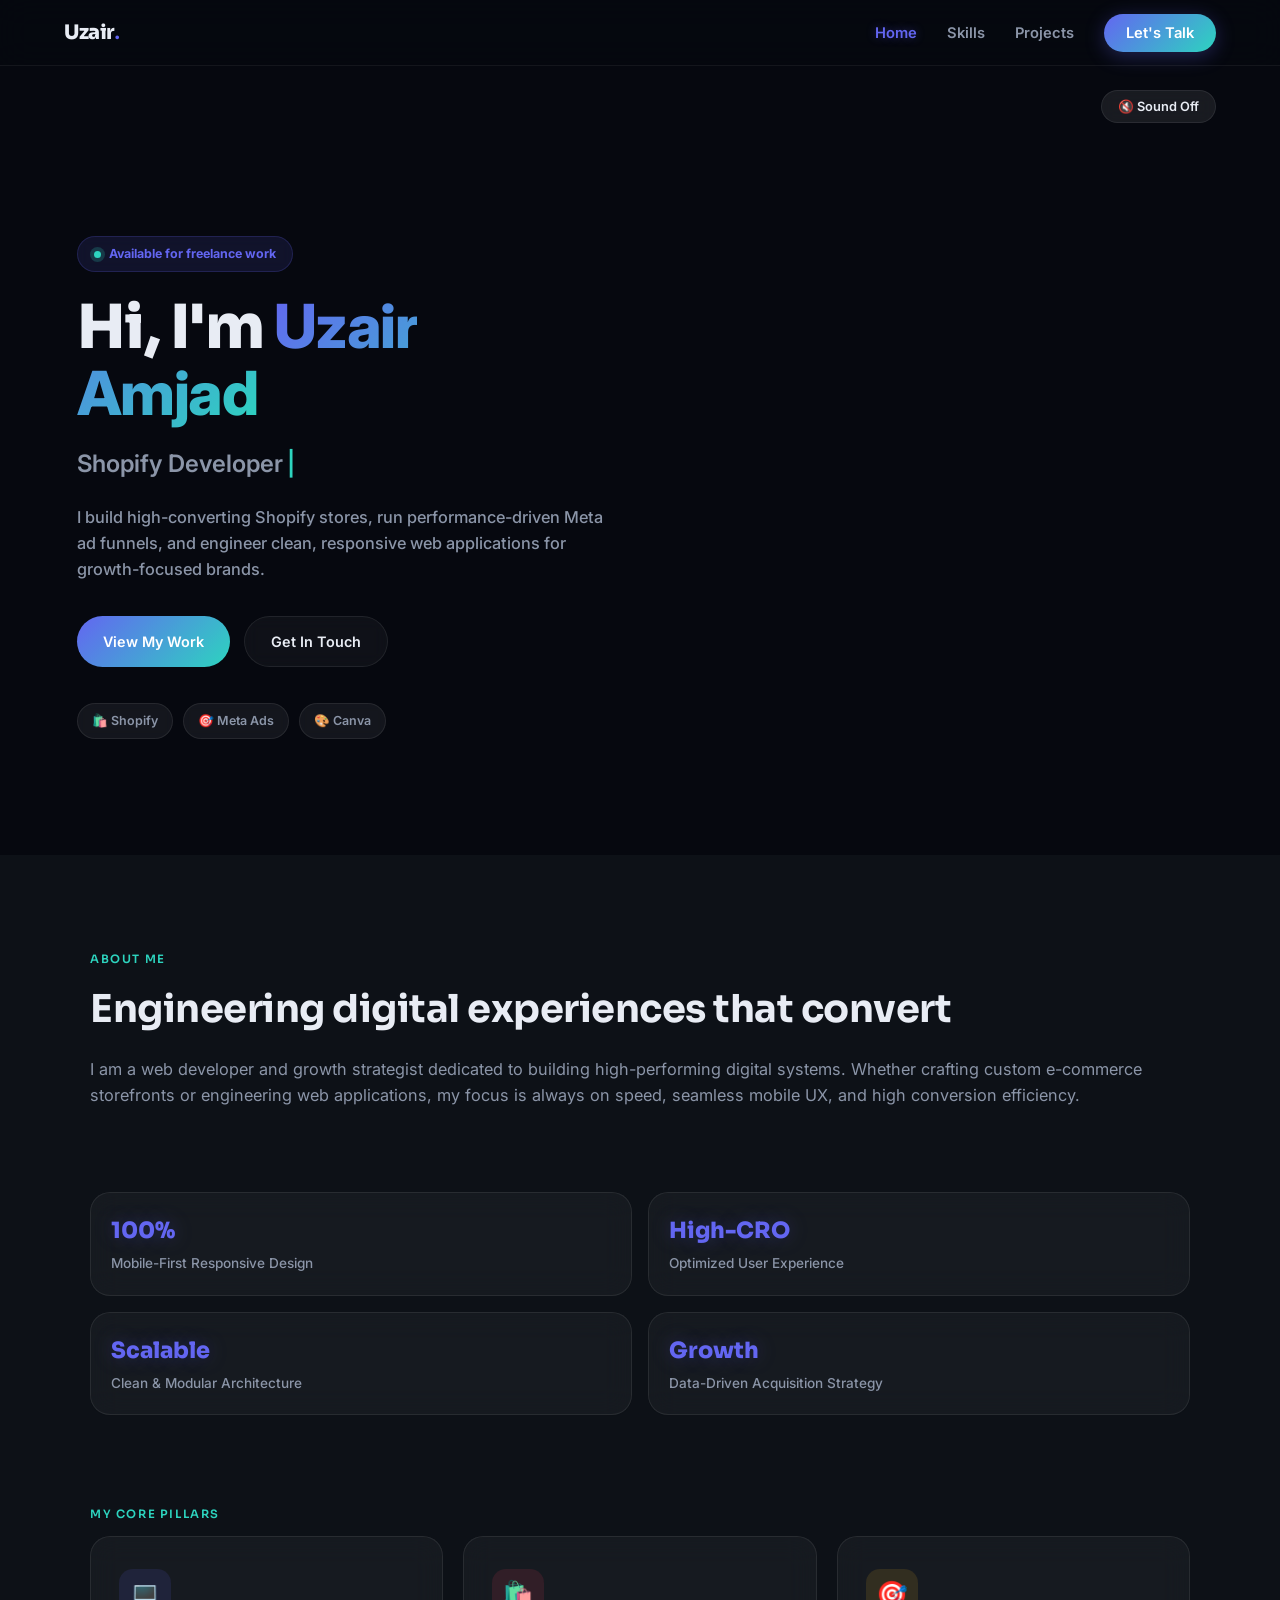
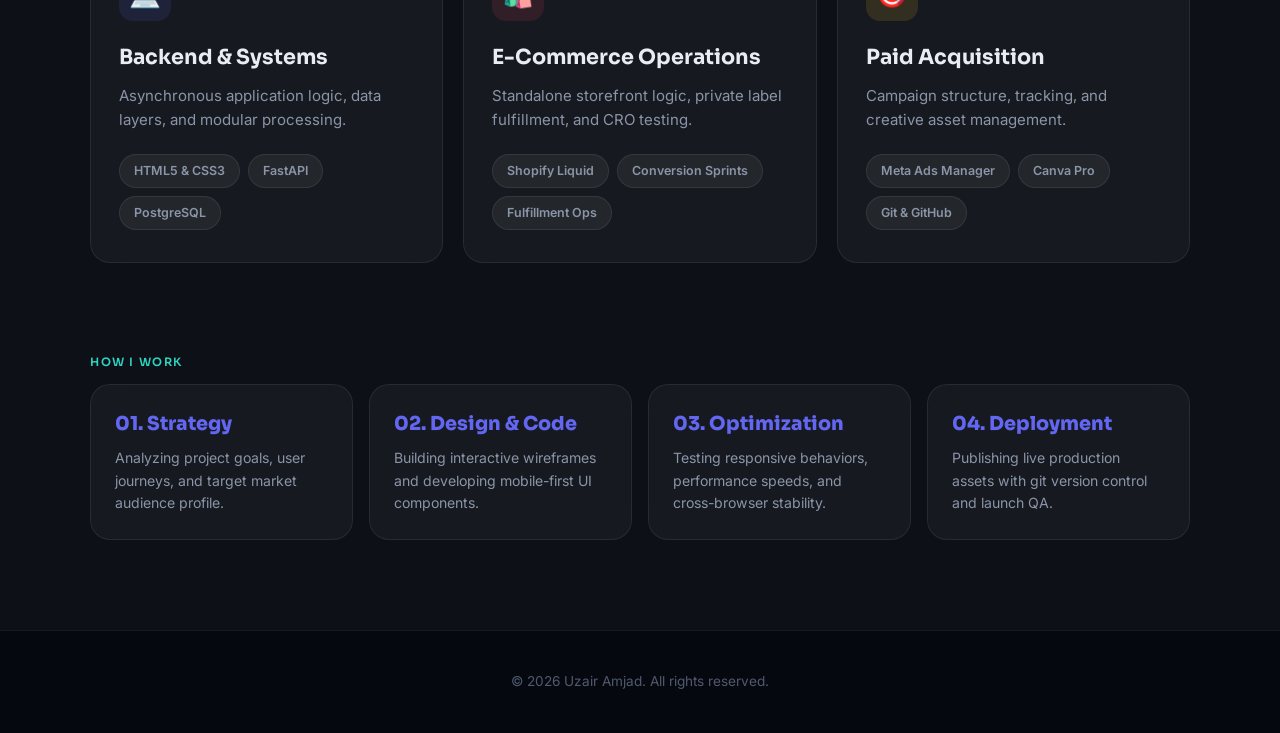
==== commit 8cc28338: "Fix mobile responsiveness and card layout in about section" ====
--- a/index.html
+++ b/index.html
@@ -192,14 +192,20 @@
   <script src="https://unpkg.com/aos@next/dist/aos.js"></script>
   <script src="script.js"></script>
   <script>
-    // Audio Unmute Toggle Logic
+    // Smooth Non-Freezing Audio Unmute / Mute Toggle
     const introVideo = document.getElementById('intro-video');
     const soundToggle = document.getElementById('soundToggle');
 
     if (soundToggle && introVideo) {
-      soundToggle.addEventListener('click', () => {
+      soundToggle.addEventListener('click', async () => {
         if (introVideo.muted) {
           introVideo.muted = false;
+          // Ensure playback resumes cleanly after unmuting
+          try {
+            await introVideo.play();
+          } catch (error) {
+            console.log("Playback interrupted:", error);
+          }
           soundToggle.innerHTML = "🔊 Sound On";
         } else {
           introVideo.muted = true;
--- a/index.css
+++ b/index.css
@@ -1,16 +1,21 @@
 :root {
-  --bg: #FFFFFF;
-  --bg-soft: #F8F5F2;
-  --ink: #14171C;
-  --ink-soft: #5B6070;
-  --ink-faint: #9298A6;
-  --accent: #E8402C;
-  --accent-deep: #B22A1B;
-  --accent-soft: rgba(232, 64, 44, 0.08);
-  --gold: #F4A100;
-  --border: #EAE4DD;
-  --card: #FFFFFF;
-  --shadow: 0 20px 45px rgba(20, 23, 28, 0.08);
+  --bg: #06080F;
+  --bg-soft: #0D1117;
+  --bg-card: rgba(255, 255, 255, 0.04);
+  --ink: #E8ECF4;
+  --ink-soft: #8B95A8;
+  --ink-faint: #505A6E;
+  --accent: #6366F1;
+  --accent-deep: #4F46E5;
+  --accent-soft: rgba(99, 102, 241, 0.12);
+  --accent-teal: #2DD4BF;
+  --accent-rose: #F43F5E;
+  --gold: #FBBF24;
+  --border: rgba(255, 255, 255, 0.08);
+  --border-hover: rgba(99, 102, 241, 0.4);
+  --card: rgba(255, 255, 255, 0.04);
+  --shadow: 0 20px 50px rgba(0, 0, 0, 0.3);
+  --glass-blur: blur(14px);
   --font-display: 'Sora', sans-serif;
   --font-body: 'Inter', sans-serif;
   --z-header: 1000;
@@ -37,7 +42,13 @@
   overflow-x: hidden;
   width: 100%;
   position: relative;
+  z-index: 0;
   -webkit-font-smoothing: antialiased;
+}
+
+main, header, footer, .hero-reference-layout, .subpage-hero, .navbar {
+  position: relative;
+  z-index: 1;
 }
 
 img, svg { max-width: 100%; display: block; }
@@ -50,13 +61,63 @@
   border-radius: 4px;
 }
 
+/* ---------- Eyebrow (Global) ---------- */
 .eyebrow {
   font-family: var(--font-display);
   font-size: 0.72rem;
   font-weight: 600;
   letter-spacing: 1.6px;
   text-transform: uppercase;
-  color: var(--accent-deep);
+  color: var(--accent-teal);
+}
+
+/* ---------- Aurora Background ---------- */
+.aurora-bg {
+  position: fixed;
+  inset: 0;
+  z-index: 0;
+  overflow: hidden;
+  pointer-events: none;
+  animation: aurora-drift 25s infinite alternate cubic-bezier(0.16, 1, 0.3, 1);
+}
+
+.aurora-bg::before,
+.aurora-bg::after,
+.aurora-blob {
+  content: "";
+  position: absolute;
+  inset: 0;
+  animation: glow-pulse 4s infinite alternate cubic-bezier(0.16, 1, 0.3, 1);
+}
+
+.aurora-bg::before {
+  background: radial-gradient(600px circle at 20% 30%, rgba(99, 102, 241, 0.15), transparent 70%);
+}
+
+.aurora-bg::after {
+  background: radial-gradient(500px circle at 75% 25%, rgba(45, 212, 191, 0.12), transparent 70%);
+  animation-delay: -2s;
+}
+
+.aurora-blob {
+  background: radial-gradient(550px circle at 55% 70%, rgba(244, 63, 94, 0.10), transparent 70%);
+  animation-delay: -1s;
+}
+
+@keyframes aurora-drift {
+  0% { transform: translate(0, 0); }
+  33% { transform: translate(40px, -30px); }
+  66% { transform: translate(-20px, 40px); }
+  100% { transform: translate(0, 0); }
+}
+
+@keyframes glow-pulse {
+  0% { opacity: 1; }
+  100% { opacity: 0.6; }
+}
+
+@keyframes blink { 
+  50% { opacity: 0; } 
 }
 
 /* ---------- Fixed Navigation ---------- */
@@ -70,10 +131,10 @@
   justify-content: space-between;
   align-items: center;
   padding: 16px 5%;
-  background: rgba(255, 255, 255, 0.85);
+  background: rgba(6, 8, 15, 0.75);
   backdrop-filter: blur(16px);
   -webkit-backdrop-filter: blur(16px);
-  border-bottom: 1px solid rgba(234, 228, 221, 0.6);
+  border-bottom: 1px solid rgba(255, 255, 255, 0.06);
 }
 
 .logo {
@@ -97,26 +158,30 @@
   text-decoration: none;
   font-weight: 600;
   font-size: 0.92rem;
-  color: var(--ink);
-  transition: color 0.2s ease;
-}
-
-.nav-links a:hover, .nav-links a.active-link { color: var(--accent); }
+  color: var(--ink-soft);
+  transition: color 0.2s cubic-bezier(0.16, 1, 0.3, 1), text-shadow 0.2s cubic-bezier(0.16, 1, 0.3, 1);
+}
+
+.nav-links a:hover, .nav-links a.active-link { 
+  color: var(--accent);
+  text-shadow: 0 0 10px rgba(99, 102, 241, 0.4);
+}
 
 .nav-cta {
-  background: var(--accent);
+  background: linear-gradient(135deg, var(--accent), var(--accent-teal));
   color: #fff !important;
   padding: 10px 22px;
   border-radius: 100px;
   font-weight: 600;
   font-size: 0.85rem;
-  transition: all 0.2s ease;
-  box-shadow: 0 4px 14px rgba(232, 64, 44, 0.25);
+  transition: all 0.2s cubic-bezier(0.16, 1, 0.3, 1);
+  box-shadow: 0 4px 20px rgba(99, 102, 241, 0.3);
+  text-shadow: none !important;
 }
 
 .nav-cta:hover { 
-  background: var(--accent-deep); 
   transform: translateY(-2px); 
+  box-shadow: 0 6px 25px rgba(99, 102, 241, 0.4);
 }
 
 .menu-toggle { 
@@ -134,7 +199,7 @@
   height: 2px; 
   margin: 5px auto; 
   background: var(--ink); 
-  transition: all 0.3s ease; 
+  transition: all 0.3s cubic-bezier(0.16, 1, 0.3, 1); 
 }
 
 .menu-close {
@@ -142,24 +207,25 @@
   background: none;
   border: none;
   cursor: pointer;
+  color: var(--ink);
 }
 
 .nav-backdrop {
   display: none;
   position: fixed;
   inset: 0;
-  background: rgba(20, 23, 28, 0.35);
+  background: rgba(0, 0, 0, 0.5);
   backdrop-filter: blur(4px);
   -webkit-backdrop-filter: blur(4px);
   z-index: var(--z-nav-backdrop);
   opacity: 0;
   pointer-events: none;
-  transition: opacity 0.3s ease;
+  transition: opacity 0.3s cubic-bezier(0.16, 1, 0.3, 1);
 }
 
 .nav-backdrop.active { opacity: 1; pointer-events: auto; }
 
-/* ---------- Hero Section (Index/Home) ---------- */
+/* ---------- Hero Section ---------- */
 .hero-reference-layout {
   position: relative;
   min-height: 95vh;
@@ -174,7 +240,7 @@
   inset: 0;
   width: 100%;
   height: 100%;
-  z-index: 1;
+  z-index: -1;
   pointer-events: none !important;
   user-select: none;
 }
@@ -192,9 +258,9 @@
   top: 90px;
   right: 5%;
   z-index: 10;
-  background: rgba(20, 23, 28, 0.65);
-  color: #ffffff;
-  border: 1px solid rgba(255, 255, 255, 0.25);
+  background: rgba(255, 255, 255, 0.08);
+  color: var(--ink);
+  border: 1px solid var(--border);
   padding: 8px 16px;
   border-radius: 100px;
   font-size: 0.8rem;
@@ -202,24 +268,19 @@
   cursor: pointer;
   backdrop-filter: blur(8px);
   -webkit-backdrop-filter: blur(8px);
-  transition: all 0.2s ease;
+  transition: all 0.2s cubic-bezier(0.16, 1, 0.3, 1);
   pointer-events: auto !important;
 }
 
 .sound-toggle-btn:hover {
-  background: rgba(20, 23, 28, 0.85);
+  background: rgba(255, 255, 255, 0.12);
   transform: scale(1.04);
 }
 
 .video-overlay-gradient {
   position: absolute;
   inset: 0;
-  background: linear-gradient(
-    90deg, 
-    rgba(255, 255, 255, 0.85) 0%, 
-    rgba(255, 255, 255, 0.45) 45%, 
-    rgba(255, 255, 255, 0.05) 100%
-  );
+  background: linear-gradient(90deg, rgba(6,8,15,0.92) 0%, rgba(6,8,15,0.65) 45%, rgba(6,8,15,0.15) 100%);
   pointer-events: none;
 }
 
@@ -234,10 +295,11 @@
   display: inline-flex;
   align-items: center;
   gap: 8px;
-  background: rgba(232, 64, 44, 0.12);
-  color: var(--accent-deep);
+  background: rgba(99, 102, 241, 0.12);
+  color: var(--accent);
   padding: 7px 16px;
   border-radius: 100px;
+  border: 1px solid rgba(99, 102, 241, 0.2);
   font-size: 0.78rem;
   font-weight: 700;
   margin-bottom: 22px;
@@ -246,8 +308,8 @@
 
 .eyebrow-badge .dot {
   width: 7px; height: 7px; border-radius: 50%;
-  background: var(--accent);
-  box-shadow: 0 0 0 4px var(--accent-soft);
+  background: var(--accent-teal);
+  box-shadow: 0 0 0 4px rgba(45, 212, 191, 0.2);
 }
 
 .hero-overlay-content h1 {
@@ -260,7 +322,12 @@
   color: var(--ink);
 }
 
-.hero-overlay-content h1 .accent-text { color: var(--accent); }
+.hero-overlay-content h1 .accent-text { 
+  background: linear-gradient(135deg, var(--accent), var(--accent-teal));
+  -webkit-background-clip: text;
+  -webkit-text-fill-color: transparent;
+  background-clip: text;
+}
 
 .role-line {
   font-family: var(--font-display);
@@ -274,11 +341,10 @@
   gap: 4px;
 }
 
-.role-line .cursor { color: var(--accent); animation: blink 1s step-start infinite; }
-@keyframes blink { 50% { opacity: 0; } }
+.role-line .cursor { color: var(--accent-teal); animation: blink 1s step-start infinite; }
 
 .hero-desc {
-  color: var(--ink);
+  color: var(--ink-soft);
   font-size: 1.02rem;
   font-weight: 500;
   max-width: 540px;
@@ -297,21 +363,39 @@
   display: inline-flex;
   align-items: center;
   gap: 8px;
-  border: 1px solid transparent;
-}
-
-.btn-primary { background: var(--accent); color: #fff; }
-.btn-primary:hover { background: var(--accent-deep); transform: translateY(-2px); box-shadow: 0 14px 28px rgba(232, 64, 44, 0.25); }
-.btn-outline { border-color: var(--ink); color: var(--ink); background: rgba(255, 255, 255, 0.85); backdrop-filter: blur(4px); }
-.btn-outline:hover { background: var(--ink); color: #fff; transform: translateY(-2px); }
+}
+
+.btn-primary { 
+  background: linear-gradient(135deg, var(--accent), var(--accent-teal));
+  color: #fff; 
+  border: none;
+}
+.btn-primary:hover { 
+  transform: translateY(-3px); 
+  box-shadow: 0 14px 35px rgba(99, 102, 241, 0.3); 
+}
+
+.btn-outline { 
+  border: 1px solid var(--border);
+  color: var(--ink); 
+  background: rgba(255, 255, 255, 0.04); 
+  backdrop-filter: blur(8px); 
+}
+.btn-outline:hover { 
+  background: rgba(255, 255, 255, 0.1); 
+  border-color: var(--accent); 
+  color: #fff; 
+  transform: translateY(-3px); 
+}
 
 .hero-chip-row { display: flex; gap: 10px; flex-wrap: wrap; }
 
 .mini-chip {
   display: inline-flex; align-items: center; gap: 6px;
-  background: rgba(255, 255, 255, 0.85); border: 1px solid var(--border);
+  background: rgba(255, 255, 255, 0.06); 
+  border: 1px solid var(--border);
   padding: 7px 14px; border-radius: 100px;
-  font-size: 0.78rem; font-weight: 600; color: var(--ink);
+  font-size: 0.78rem; font-weight: 600; color: var(--ink-soft);
   backdrop-filter: blur(4px);
 }
 
@@ -326,6 +410,8 @@
   max-width: 1100px;
   margin: 0 auto;
   align-items: center;
+  overflow-x: hidden;
+  width: 100%;
 }
 
 .about-copy h2 {
@@ -333,6 +419,7 @@
   font-size: clamp(1.8rem, 4vw, 2.4rem);
   margin: 8px 0 16px 0;
   letter-spacing: -0.5px;
+  color: var(--ink);
 }
 
 .about-copy p { color: var(--ink-soft); margin-bottom: 16px; font-size: 1.02rem; }
@@ -344,16 +431,64 @@
   margin-top: 28px;
 }
 
+.about-sub-block {
+  margin-top: 50px;
+}
+
+.block-eyebrow {
+  margin-bottom: 24px; 
+  display: block;
+}
+
+.pillars-grid, .process-grid {
+  display: grid;
+  grid-template-columns: repeat(3, 1fr);
+  gap: 28px;
+  max-width: 1100px;
+  margin: 0 auto;
+  overflow-x: hidden;
+  width: 100%;
+}
+
+.process-card .process-step {
+  color: var(--accent-teal);
+  font-family: var(--font-display);
+  font-weight: 700;
+  font-size: 1rem;
+  margin-bottom: 10px;
+  display: block;
+}
+
 .highlight-card {
   background: var(--card);
   border: 1px solid var(--border);
-  border-radius: 16px;
+  border-radius: 20px;
   padding: 20px;
-  box-shadow: 0 4px 20px rgba(20, 23, 28, 0.03);
-}
-
-.highlight-card .num { font-family: var(--font-display); font-weight: 800; color: var(--accent); font-size: 1.4rem; }
-.highlight-card .label { color: var(--ink-soft); font-size: 0.85rem; margin-top: 4px; font-weight: 500; }
+  backdrop-filter: var(--glass-blur);
+  -webkit-backdrop-filter: var(--glass-blur);
+  transition: all 0.3s cubic-bezier(0.16, 1, 0.3, 1);
+}
+
+.highlight-card:hover {
+  border-color: var(--border-hover);
+  transform: translateY(-6px);
+  box-shadow: 0 20px 40px rgba(99, 102, 241, 0.08), 0 0 60px rgba(99, 102, 241, 0.04);
+}
+
+.highlight-card .num { 
+  font-family: var(--font-display); 
+  font-weight: 800; 
+  color: var(--accent); 
+  font-size: 1.4rem; 
+  text-shadow: 0 0 20px rgba(99, 102, 241, 0.3);
+}
+
+.highlight-card .label { 
+  color: var(--ink-soft); 
+  font-size: 0.85rem; 
+  margin-top: 4px; 
+  font-weight: 500; 
+}
 
 /* ======================================================
    SUBPAGES: PROJECTS, SKILLS, CONTACT
@@ -388,10 +523,12 @@
 /* --- Projects Page --- */
 .projects-grid {
   display: grid;
-  grid-template-columns: repeat(auto-fit, minmax(300px, 1fr));
+  grid-template-columns: repeat(2, 1fr);
   gap: 28px;
   max-width: 1200px;
   margin: 0 auto;
+  overflow-x: hidden;
+  width: 100%;
 }
 
 .project-card {
@@ -399,16 +536,17 @@
   border: 1px solid var(--border);
   border-radius: 20px;
   overflow: hidden;
-  transition: transform 0.3s cubic-bezier(0.16, 1, 0.3, 1), box-shadow 0.3s ease, border-color 0.3s ease;
-  box-shadow: 0 10px 30px rgba(20, 23, 28, 0.04);
+  backdrop-filter: var(--glass-blur);
+  -webkit-backdrop-filter: var(--glass-blur);
+  transition: all 0.3s cubic-bezier(0.16, 1, 0.3, 1);
   display: flex;
   flex-direction: column;
 }
 
 .project-card:hover {
   transform: translateY(-6px);
-  box-shadow: var(--shadow);
-  border-color: rgba(232, 64, 44, 0.3);
+  border-color: var(--border-hover);
+  box-shadow: 0 20px 40px rgba(99, 102, 241, 0.08), 0 0 60px rgba(99, 102, 241, 0.04);
 }
 
 .project-thumb {
@@ -417,14 +555,13 @@
   align-items: center;
   justify-content: center;
   font-size: 3.5rem;
-  background: var(--bg-soft);
   border-bottom: 1px solid var(--border);
 }
 
-.thumb-1 { background: linear-gradient(135deg, #FFF0EE 0%, #F8F5F2 100%); }
-.thumb-2 { background: linear-gradient(135deg, #FFF6E5 0%, #F8F5F2 100%); }
-.thumb-3 { background: linear-gradient(135deg, #EBF3FF 0%, #F8F5F2 100%); }
-.thumb-4 { background: linear-gradient(135deg, #F3E9FF 0%, #F8F5F2 100%); }
+.thumb-1 { background: linear-gradient(135deg, rgba(99,102,241,0.15) 0%, rgba(6,8,15,0.8) 100%); }
+.thumb-2 { background: linear-gradient(135deg, rgba(251,191,36,0.12) 0%, rgba(6,8,15,0.8) 100%); }
+.thumb-3 { background: linear-gradient(135deg, rgba(45,212,191,0.12) 0%, rgba(6,8,15,0.8) 100%); }
+.thumb-4 { background: linear-gradient(135deg, rgba(244,63,94,0.12) 0%, rgba(6,8,15,0.8) 100%); }
 
 .project-body { 
   padding: 26px; 
@@ -440,11 +577,11 @@
   font-weight: 700;
   text-transform: uppercase;
   letter-spacing: 1px;
-  color: var(--accent);
+  color: var(--accent-teal);
   margin-bottom: 8px;
 }
 
-.project-body h3 {
+.project-card h3 {
   font-family: var(--font-display);
   font-size: 1.3rem;
   font-weight: 700;
@@ -452,7 +589,7 @@
   color: var(--ink);
 }
 
-.project-body p {
+.project-card p {
   color: var(--ink-soft);
   font-size: 0.94rem;
   line-height: 1.6;
@@ -476,7 +613,7 @@
   display: inline-flex;
   align-items: center;
   gap: 4px;
-  transition: gap 0.2s ease;
+  transition: gap 0.2s cubic-bezier(0.16, 1, 0.3, 1);
 }
 
 .project-link:hover { gap: 8px; }
@@ -484,10 +621,12 @@
 /* --- Skills Page --- */
 .skills-grid {
   display: grid;
-  grid-template-columns: repeat(auto-fit, minmax(300px, 1fr));
+  grid-template-columns: repeat(3, 1fr);
   gap: 28px;
   max-width: 1100px;
   margin: 0 auto;
+  overflow-x: hidden;
+  width: 100%;
 }
 
 .skill-card {
@@ -495,13 +634,15 @@
   border: 1px solid var(--border);
   border-radius: 20px;
   padding: 32px 28px;
-  box-shadow: 0 10px 30px rgba(20, 23, 28, 0.03);
-  transition: transform 0.3s ease, border-color 0.3s ease;
+  backdrop-filter: var(--glass-blur);
+  -webkit-backdrop-filter: var(--glass-blur);
+  transition: all 0.3s cubic-bezier(0.16, 1, 0.3, 1);
 }
 
 .skill-card:hover {
-  transform: translateY(-4px);
-  border-color: var(--accent);
+  transform: translateY(-6px);
+  border-color: var(--border-hover);
+  box-shadow: 0 20px 40px rgba(99, 102, 241, 0.08), 0 0 60px rgba(99, 102, 241, 0.04);
 }
 
 .skill-icon {
@@ -515,9 +656,9 @@
   margin-bottom: 20px;
 }
 
-.skill-icon.ink { background: rgba(20, 23, 28, 0.06); }
-.skill-icon.red { background: var(--accent-soft); }
-.skill-icon.gold { background: rgba(244, 161, 0, 0.12); }
+.skill-icon.ink { background: rgba(99, 102, 241, 0.12); }
+.skill-icon.red { background: rgba(244, 63, 94, 0.12); }
+.skill-icon.gold { background: rgba(251, 191, 36, 0.12); }
 
 .skill-card h3 {
   font-family: var(--font-display);
@@ -540,31 +681,46 @@
 }
 
 .tag {
-  background: var(--bg-soft);
+  background: rgba(255, 255, 255, 0.06);
   border: 1px solid var(--border);
   padding: 6px 14px;
   border-radius: 100px;
   font-size: 0.78rem;
   font-weight: 600;
-  color: var(--ink);
+  color: var(--ink-soft);
 }
 
 /* --- Contact Page --- */
+.contact-section {
+  display: flex;
+  justify-content: center;
+  align-items: center;
+}
+
 .contact-container {
   display: flex;
   justify-content: center;
   align-items: center;
+  width: 100%;
+}
+
+.contact-card {
+  width: 100%;
+  background: var(--card);
+  border: 1px solid var(--border);
+  border-radius: 20px;
+  padding: 40px;
   max-width: 680px;
   margin: 0 auto;
-}
-
-.contact-card {
-  width: 100%;
-  background: var(--card);
-  border: 1px solid var(--border);
-  border-radius: 24px;
-  padding: 40px;
-  box-shadow: var(--shadow);
+  backdrop-filter: var(--glass-blur);
+  -webkit-backdrop-filter: var(--glass-blur);
+  transition: all 0.3s cubic-bezier(0.16, 1, 0.3, 1);
+}
+
+.contact-card:hover {
+  border-color: var(--border-hover);
+  transform: translateY(-6px);
+  box-shadow: 0 20px 40px rgba(99, 102, 241, 0.08), 0 0 60px rgba(99, 102, 241, 0.04);
 }
 
 .contact-card h2 {
@@ -597,7 +753,7 @@
 .form-label {
   font-size: 0.85rem;
   font-weight: 600;
-  color: var(--ink);
+  color: var(--ink-soft);
 }
 
 .form-input {
@@ -605,16 +761,20 @@
   padding: 14px 16px;
   border-radius: 12px;
   border: 1px solid var(--border);
-  background: var(--bg-soft);
+  background: rgba(255, 255, 255, 0.04);
   color: var(--ink);
   font-size: 0.95rem;
-  transition: all 0.2s ease;
+  transition: all 0.2s cubic-bezier(0.16, 1, 0.3, 1);
+}
+
+.form-input::placeholder {
+  color: var(--ink-faint);
 }
 
 .form-input:focus {
   outline: none;
   border-color: var(--accent);
-  background: #FFFFFF;
+  background: rgba(255, 255, 255, 0.06);
   box-shadow: 0 0 0 4px var(--accent-soft);
 }
 
@@ -625,7 +785,7 @@
 
 .form-select {
   appearance: none;
-  background-image: url("data:image/svg+xml,%3Csvg xmlns='http://www.w3.org/2000/svg' width='16' height='16' viewBox='0 0 24 24' fill='none' stroke='%235B6070' stroke-width='2' stroke-linecap='round' stroke-linejoin='round'%3E%3Cpath d='m6 9 6 6 6-6'/%3E%3C/svg%3E");
+  background-image: url("data:image/svg+xml,%3Csvg xmlns='http://www.w3.org/2000/svg' width='16' height='16' viewBox='0 0 24 24' fill='none' stroke='%23E8ECF4' stroke-width='2' stroke-linecap='round' stroke-linejoin='round'%3E%3Cpath d='m6 9 6 6 6-6'/%3E%3C/svg%3E");
   background-repeat: no-repeat;
   background-position: right 16px center;
 }
@@ -635,20 +795,22 @@
   padding: 15px;
   border-radius: 100px;
   border: none;
-  background: var(--accent);
+  background: linear-gradient(135deg, var(--accent), var(--accent-teal));
   color: #FFFFFF;
   font-weight: 700;
   font-size: 0.95rem;
   cursor: pointer;
-  transition: all 0.2s ease;
-  box-shadow: 0 4px 14px rgba(232, 64, 44, 0.25);
+  transition: all 0.2s cubic-bezier(0.16, 1, 0.3, 1);
   margin-top: 10px;
 }
 
 .submit-btn:hover {
-  background: var(--accent-deep);
   transform: translateY(-2px);
-  box-shadow: 0 8px 20px rgba(232, 64, 44, 0.35);
+  box-shadow: 0 4px 20px rgba(99, 102, 241, 0.3);
+}
+
+.hidden-honeypot {
+  display: none;
 }
 
 /* ---------- Footer ---------- */
@@ -659,6 +821,18 @@
   font-size: 0.85rem;
   border-top: 1px solid var(--border);
   background: var(--bg);
+}
+
+/* ======================================================
+   TABLET REFINEMENTS (< 1024px)
+   ====================================================== */
+
+@media (max-width: 1024px) {
+  .skills-grid,
+  .pillars-grid,
+  .process-grid {
+    grid-template-columns: repeat(2, 1fr);
+  }
 }
 
 /* ======================================================
@@ -685,7 +859,7 @@
     width: 82%; 
     max-width: 320px; 
     height: 100vh;
-    background: #FFFFFF;
+    background: var(--bg);
     border-left: 1px solid var(--border);
     padding: 80px 30px;
     flex-direction: column; 
@@ -693,11 +867,16 @@
     gap: 26px;
     transition: right 0.4s cubic-bezier(0.16, 1, 0.3, 1);
     z-index: var(--z-header);
-    box-shadow: -10px 0 40px rgba(20,23,28,0.08);
+    box-shadow: -10px 0 40px rgba(0, 0, 0, 0.3);
   }
 
   .nav-links.active { right: 0; }
   .nav-backdrop { display: block; }
+
+  .nav-backdrop {
+    background: rgba(0, 0, 0, 0.5);
+    backdrop-filter: blur(4px);
+  }
 
   /* Hero Section */
   .hero-reference-layout { 
@@ -716,12 +895,7 @@
   }
 
   .video-overlay-gradient {
-    background: linear-gradient(
-      180deg, 
-      rgba(255, 255, 255, 0.15) 0%,   
-      rgba(255, 255, 255, 0.65) 50%,  
-      rgba(255, 255, 255, 0.95) 100%  
-    );
+    background: linear-gradient(180deg, rgba(6,8,15,0.2) 0%, rgba(6,8,15,0.7) 50%, rgba(6,8,15,0.95) 100%);
   }
 
   .hero-overlay-content {
@@ -770,10 +944,28 @@
 
   .section-head p { font-size: 0.95rem; }
 
-  /* Grid Layouts for Mobile */
-  .projects-grid, .skills-grid {
-    grid-template-columns: 1fr;
-    gap: 20px;
+  /* Grid Layouts for Mobile — force single column */
+  .projects-grid,
+  .skills-grid,
+  .pillars-grid,
+  .process-grid {
+    grid-template-columns: 1fr !important;
+    gap: 16px;
+  }
+
+  .about-highlights {
+    grid-template-columns: 1fr !important;
+    gap: 14px;
+  }
+
+  .about-grid {
+    gap: 24px;
+    overflow-x: hidden;
+  }
+
+  .about-sub-block {
+    overflow-x: hidden;
+    width: 100%;
   }
 
   .project-card, .skill-card {
